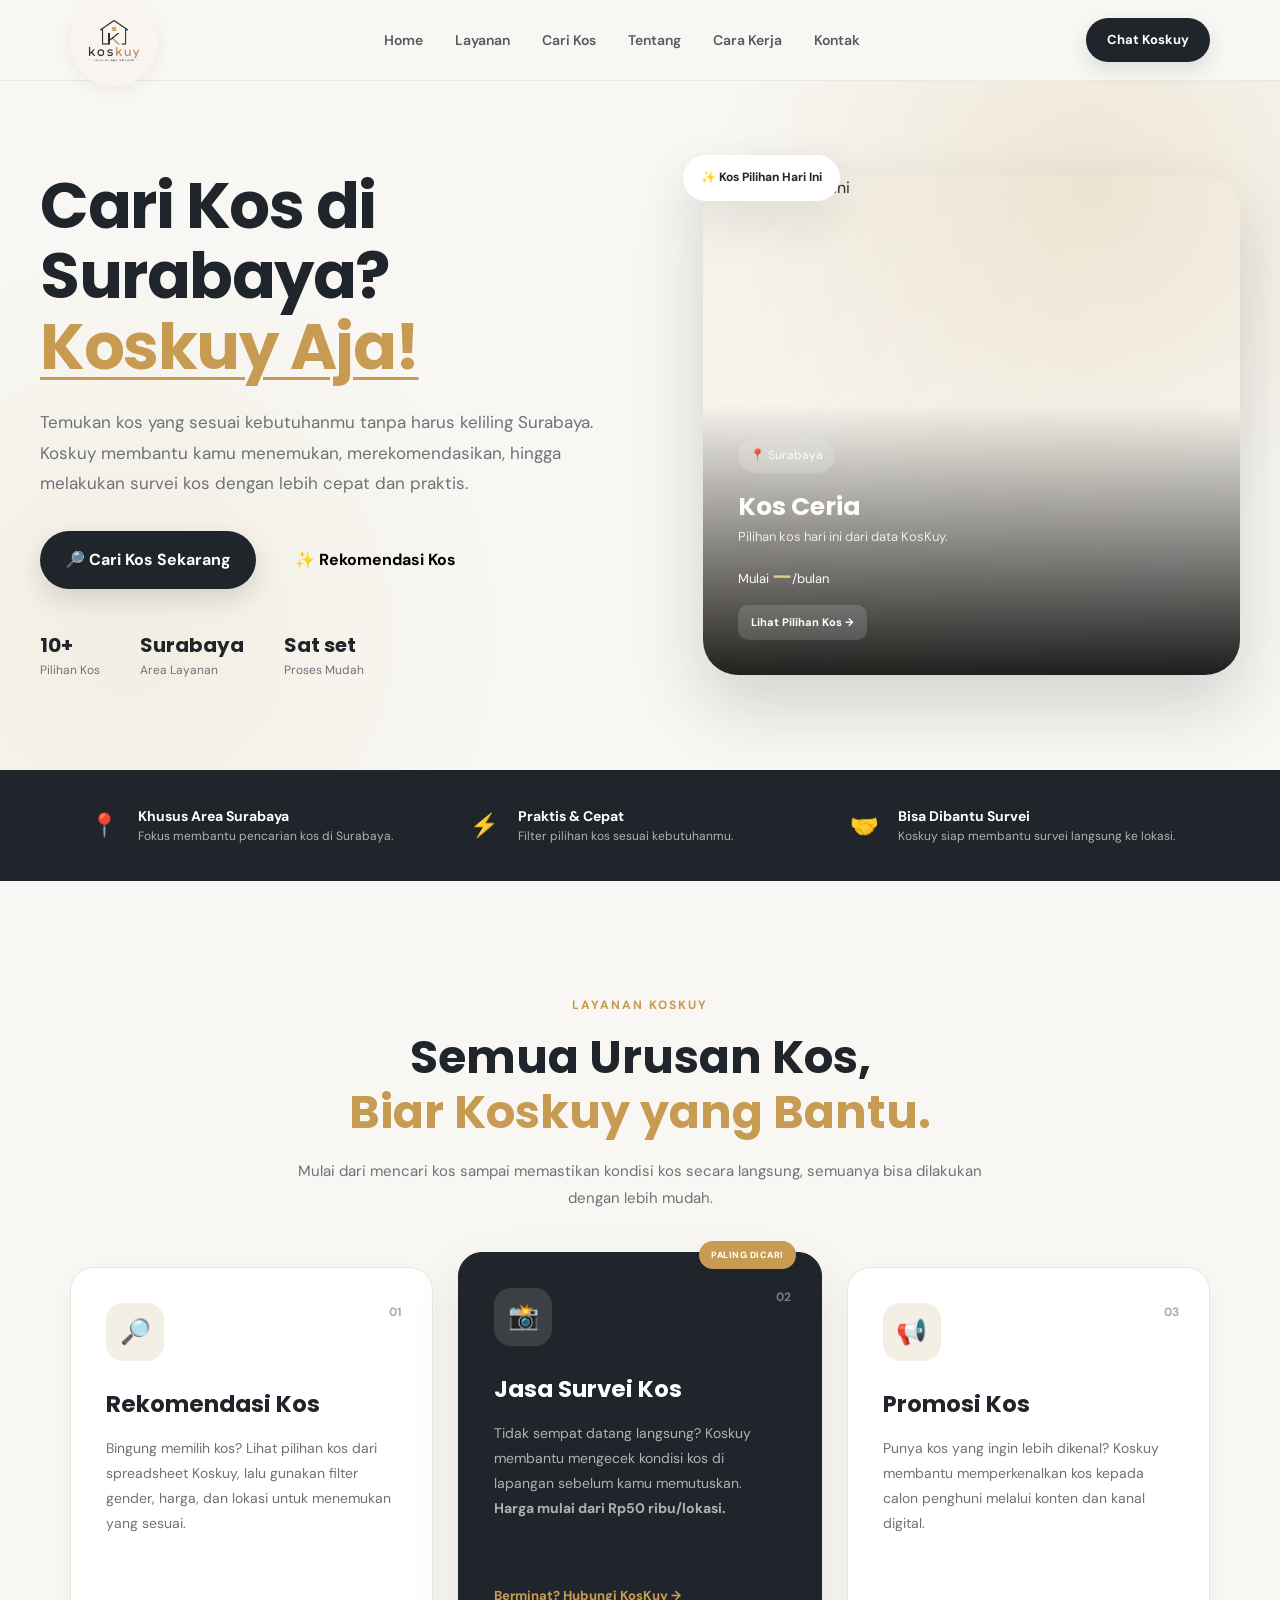
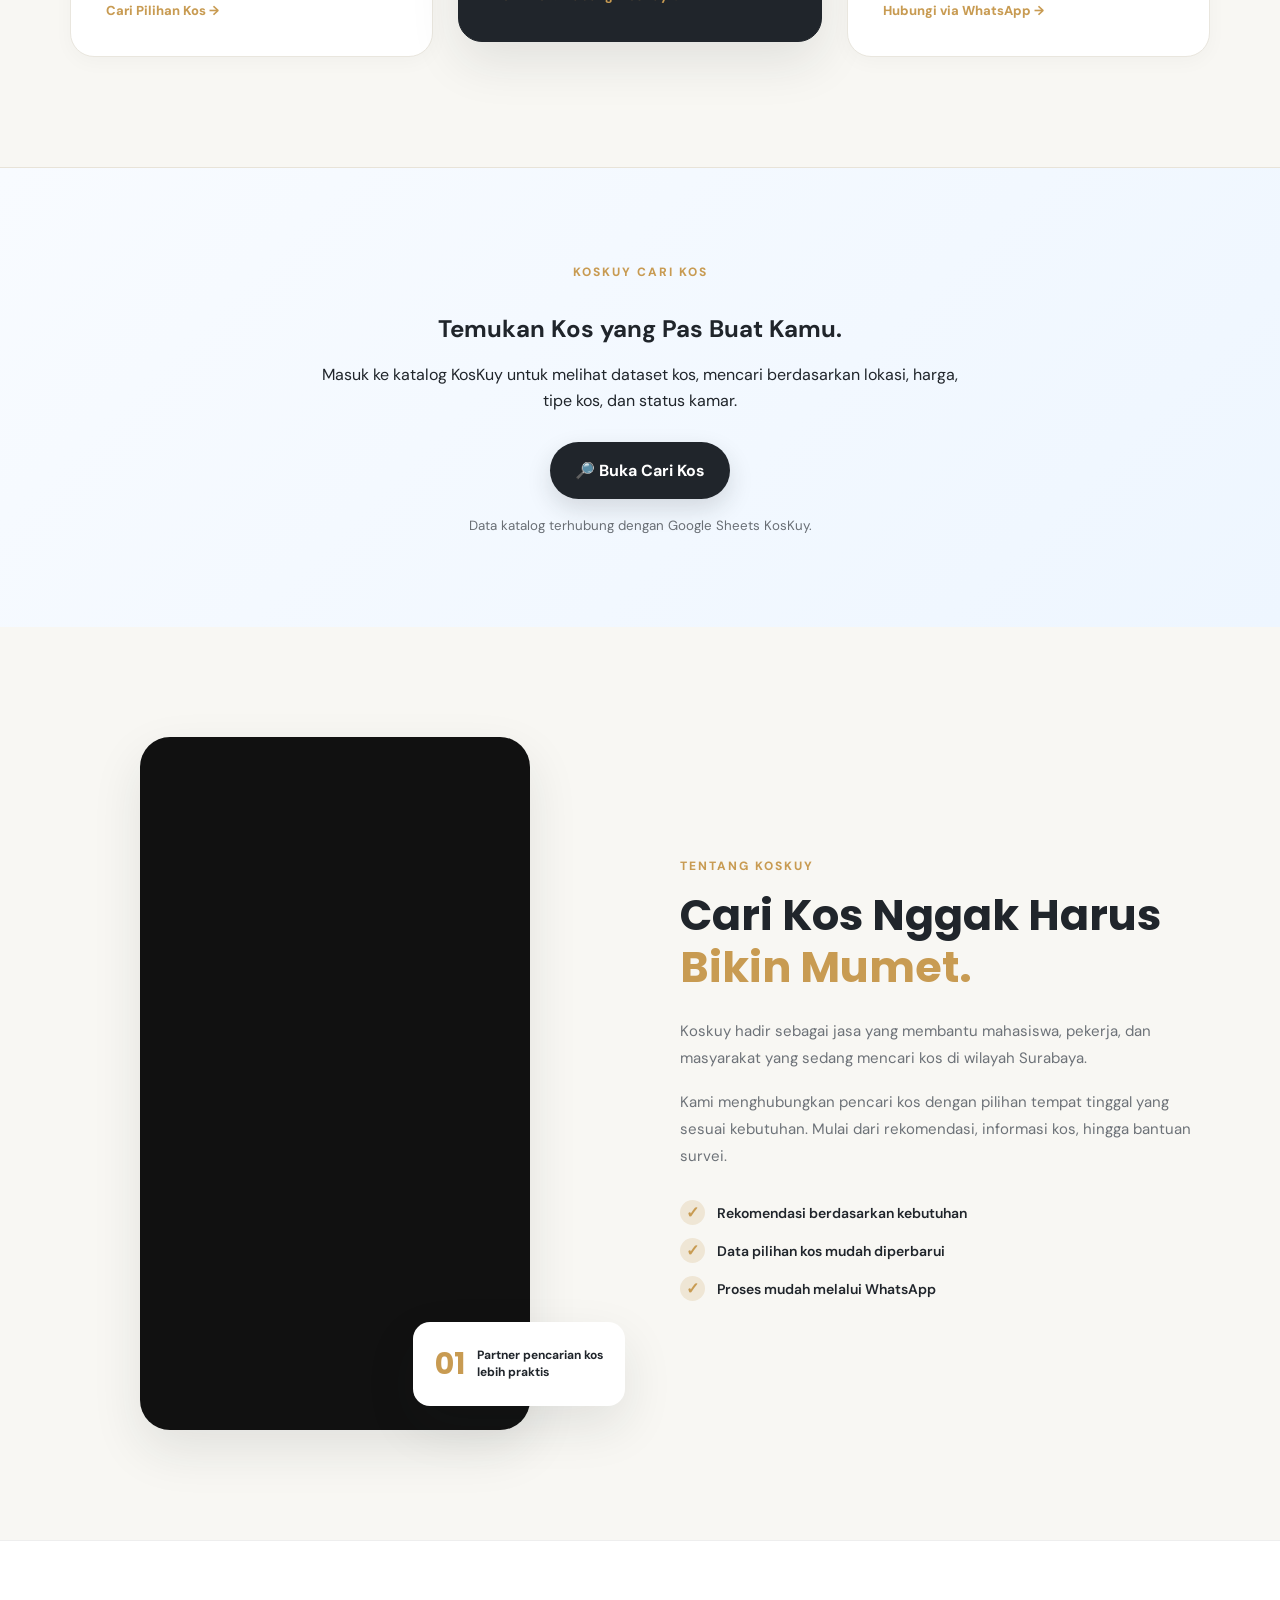
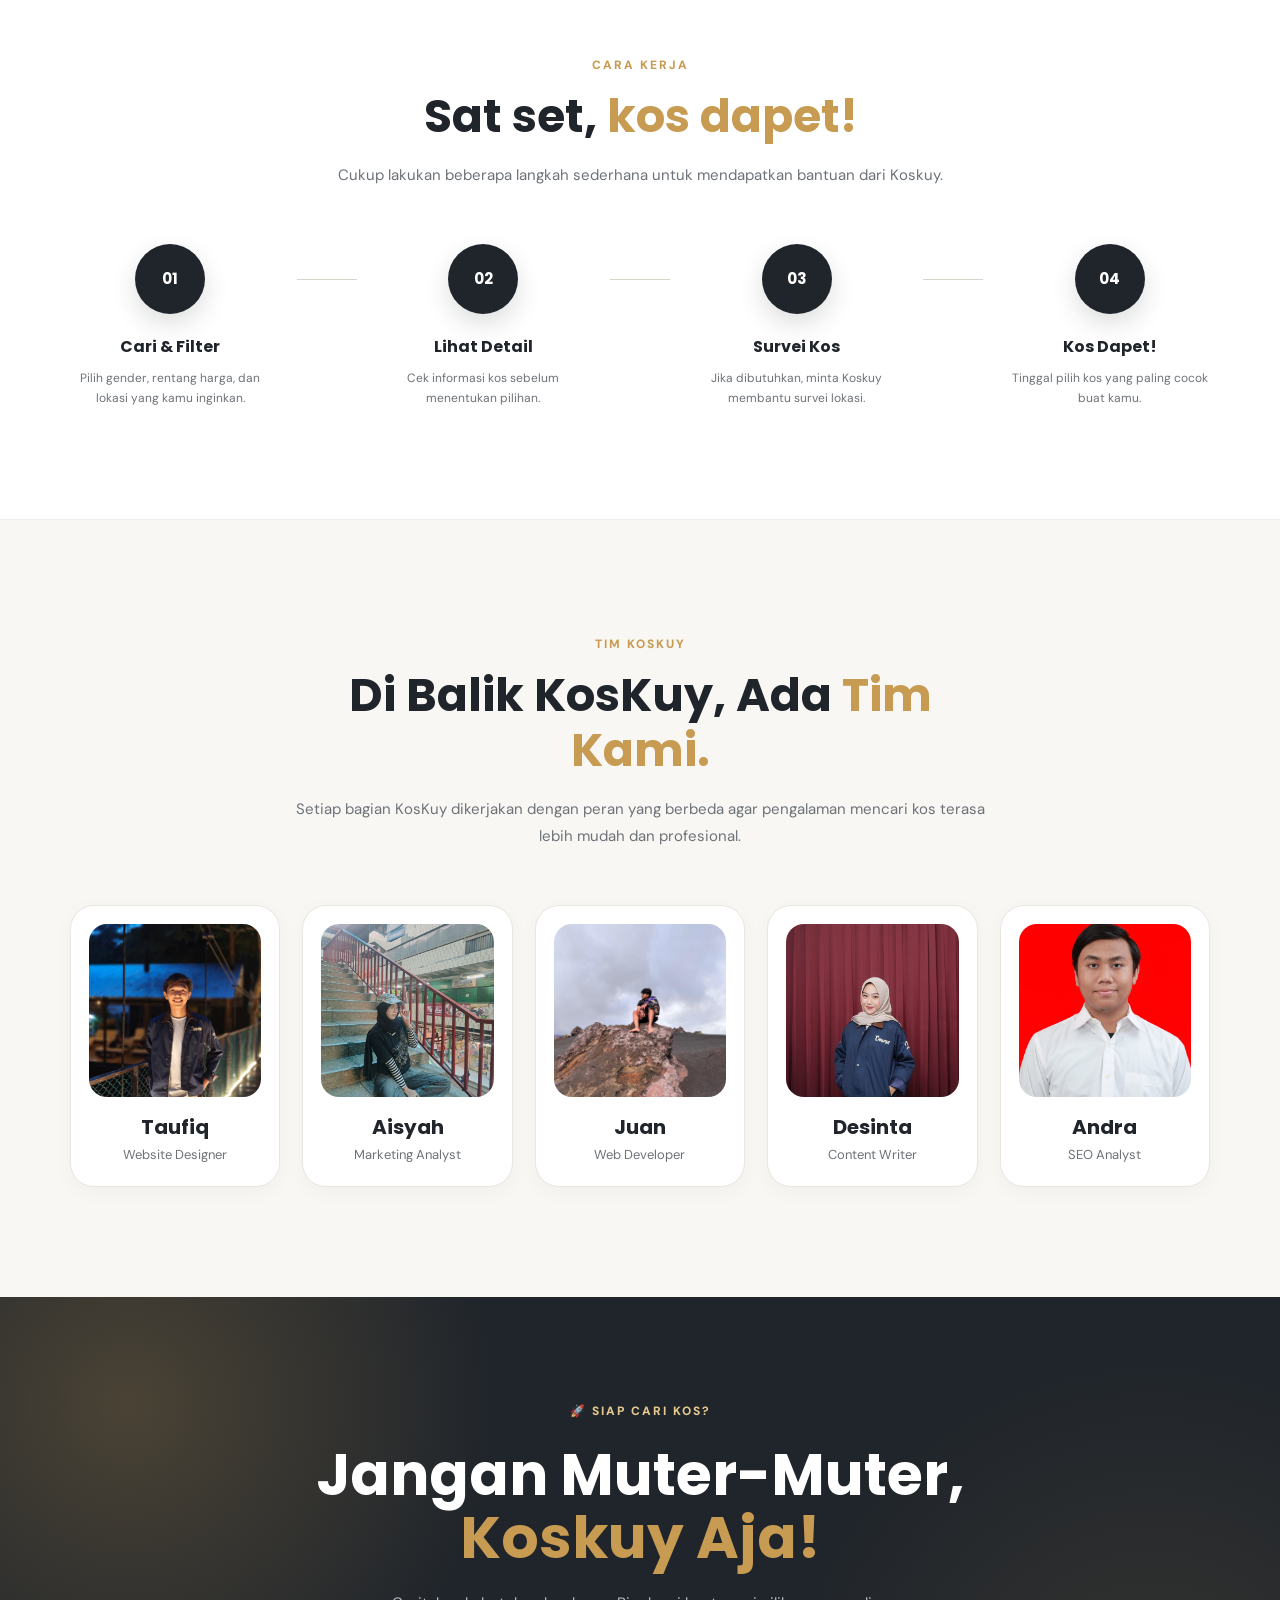
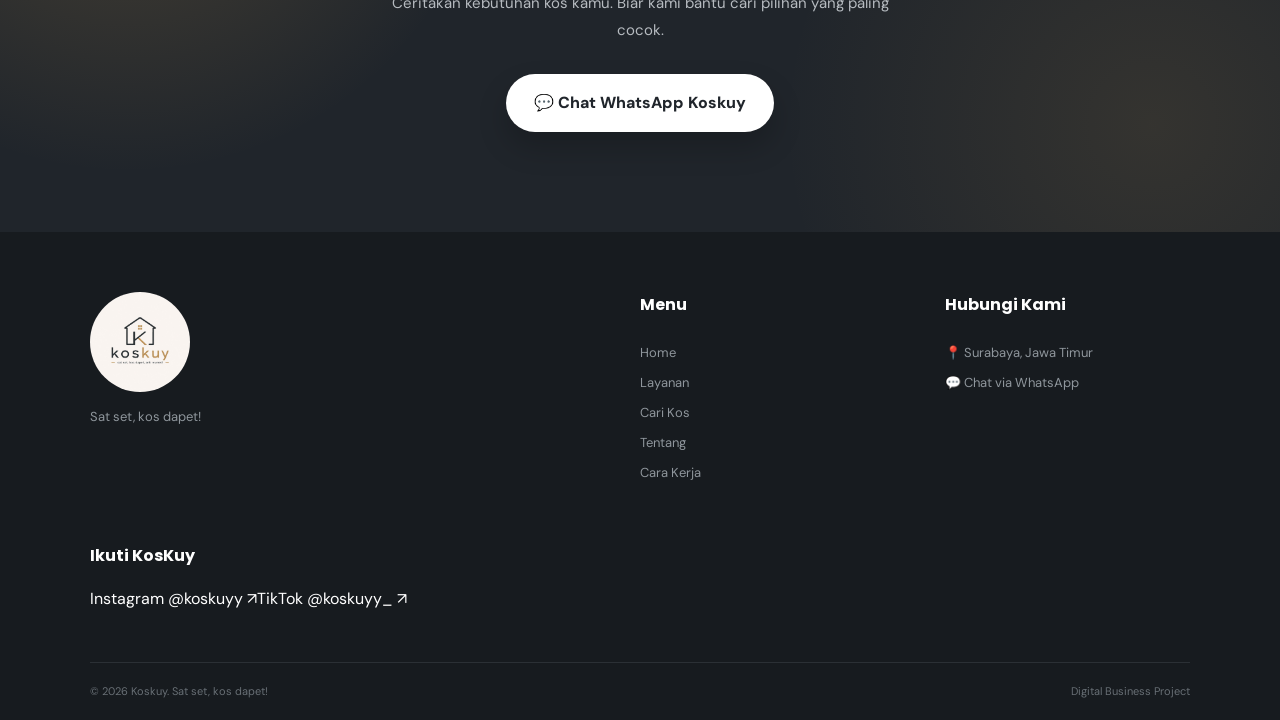
==== index.html @ 3844cfec "Add files via upload" ====
<!DOCTYPE html>
<html lang="id">
<head>
  <meta charset="UTF-8">
  <meta name="viewport" content="width=device-width, initial-scale=1.0">
  <title>Koskuy - Sat set, kos dapet!</title>
  <link rel="stylesheet" href="style.css">
  <link rel="preconnect" href="https://fonts.googleapis.com">
  <link rel="preconnect" href="https://fonts.gstatic.com" crossorigin>
  <link href="https://fonts.googleapis.com/css2?family=DM+Sans:wght@400;500;600;700&family=Poppins:wght@500;600;700;800&display=swap" rel="stylesheet">

<style>
.kos-directory-cta{padding:90px 20px;background:linear-gradient(135deg,#f8fbff,#eef6ff)}
.directory-cta-inner{text-align:center;max-width:850px;margin:auto}.directory-cta-inner h2{margin:14px 0}.directory-cta-inner p{max-width:650px;margin:0 auto 28px}.directory-button{display:inline-flex;text-decoration:none!important;align-items:center;justify-content:center}.directory-cta-inner small{display:block;margin-top:16px;opacity:.65}
</style>
</head>
<body>

<header class="navbar">
  <div class="nav-container">
    <a href="#home" class="logo"><img src="logo.jpeg" alt="Logo Koskuy"></a>
    <nav>
      <a href="#home">Home</a>
      <a href="#layanan">Layanan</a>
      <a href="cari-kos.html">Cari Kos</a>
      <a href="#tentang">Tentang</a>
      <a href="#cara">Cara Kerja</a>
      <a href="#kontak">Kontak</a>
    </nav>
    <a href="https://wa.me/6287711330622?text=Halo%20Koskuy,%20saya%20ingin%20bertanya%20tentang%20jasa%20Koskuy." class="nav-button" target="_blank" rel="noopener">Chat Koskuy</a>
  </div>
</header>

<section class="hero" id="home">
  <div class="hero-container">
    <div class="hero-content">
      <h1 style="letter-spacing:-1.5px;">Cari Kos di Surabaya?<span>Koskuy Aja!</span></h1>
      <p class="hero-description">Temukan kos yang sesuai kebutuhanmu tanpa harus keliling Surabaya. Koskuy membantu kamu menemukan, merekomendasikan, hingga melakukan survei kos dengan lebih cepat dan praktis.</p>
      <div class="hero-buttons">
        <button class="btn-primary" type="button" onclick="window.location.href='cari-kos.html'">🔎 Cari Kos Sekarang</button>
        <button class="btn-secondary" type="button" onclick="window.location.href='cari-kos.html'">✨ Rekomendasi Kos</button>
      </div>
      <div class="hero-info">
        <div><strong id="hero-count">10+</strong><span>Pilihan Kos</span></div>
        <div><strong>Surabaya</strong><span>Area Layanan</span></div>
        <div><strong>Sat set</strong><span>Proses Mudah</span></div>
      </div>
    </div>

    <div class="hero-card">
      <div class="floating-label">✨ Kos Pilihan Hari Ini</div>
      <div class="kos-preview" id="today-kos-preview">
        <img id="today-kos-image" src="https://images.unsplash.com/photo-1522708323590-d24dbb6b0267?auto=format&fit=crop&w=900&q=80" alt="Kos pilihan hari ini">
        <div class="kos-overlay">
          <span class="location" id="today-kos-location">📍 Surabaya</span>
          <h3 id="today-kos-title">Kos Ceria</h3>
          <p id="today-kos-description">Pilihan kos hari ini dari data KosKuy.</p>
          <div class="price">Mulai <b id="today-kos-price">—</b>/bulan</div>
          <a id="today-kos-link" class="today-kos-link" href="cari-kos.html">Lihat Pilihan Kos →</a>
        </div>
      </div>
    </div>
  </div>
</section>

<section class="trust">
  <div class="trust-container">
    <div><span>📍</span><strong>Khusus Area Surabaya</strong><p>Fokus membantu pencarian kos di Surabaya.</p></div>
    <div><span>⚡</span><strong>Praktis & Cepat</strong><p>Filter pilihan kos sesuai kebutuhanmu.</p></div>
    <div><span>🤝</span><strong>Bisa Dibantu Survei</strong><p>Koskuy siap membantu survei langsung ke lokasi.</p></div>
  </div>
</section>

<section class="services section" id="layanan">
  <div class="section-header">
    <span class="section-tag">LAYANAN KOSKUY</span>
    <h2>Semua Urusan Kos,<br><span>Biar Koskuy yang Bantu.</span></h2>
    <p>Mulai dari mencari kos sampai memastikan kondisi kos secara langsung, semuanya bisa dilakukan dengan lebih mudah.</p>
  </div>

  <div class="service-grid">
    <div class="service-card" role="button" tabindex="0" onclick="window.location.href='cari-kos.html'" onkeydown="if(event.key==='Enter')window.location.href='cari-kos.html'">
      <div class="service-icon">🔎</div><span class="service-number">01</span>
      <h3>Rekomendasi Kos</h3>
      <p>Bingung memilih kos? Lihat pilihan kos dari spreadsheet Koskuy, lalu gunakan filter gender, harga, dan lokasi untuk menemukan yang sesuai.</p>
      <button class="service-link" type="button">Cari Pilihan Kos →</button>
    </div>

    <div class="service-card featured" role="button" tabindex="0" onclick="openSurveyService()" onkeydown="if(event.key==='Enter')openSurveyService()">
      <div class="popular">PALING DICARI</div><div class="service-icon">📸</div><span class="service-number">02</span>
      <h3>Jasa Survei Kos</h3>
      <p>Tidak sempat datang langsung? Koskuy membantu mengecek kondisi kos di lapangan sebelum kamu memutuskan. <strong>Harga mulai dari Rp50 ribu/lokasi.</strong></p>
      <div class="service-actions"><button class="service-link service-benefit-link" type="button" onclick="openSurveyService();">Berminat? Hubungi KosKuy →</button></div>
    </div>

    <div class="service-card promo-service-card">
      <div class="service-icon">📢</div><span class="service-number">03</span>
      <h3>Promosi Kos</h3>
      <p>Punya kos yang ingin lebih dikenal? Koskuy membantu memperkenalkan kos kepada calon penghuni melalui konten dan kanal digital.</p>
      <div class="service-actions">
        <a class="service-link service-wa-link" href="https://wa.me/6287711330622?text=Halo%20Koskuy%2C%20mau%20info%20lebih%20lanjut%20terkait%20kerjasama%20promosi%20kos" target="_blank" rel="noopener">Hubungi via WhatsApp →</a>
      </div>
    </div>
  </div>
</section>

<section class="listing-section kos-directory-cta" id="cari-kos">
  <div class="listing-container directory-cta-inner">
    <span class="section-tag">KOSKUY CARI KOS</span>
    <h2>Temukan Kos yang <span>Pas Buat Kamu.</span></h2>
    <p>Masuk ke katalog KosKuy untuk melihat dataset kos, mencari berdasarkan lokasi, harga, tipe kos, dan status kamar.</p>
    <a class="btn-primary directory-button" href="cari-kos.html">🔎 Buka Cari Kos</a>
    <small>Data katalog terhubung dengan Google Sheets KosKuy.</small>
  </div>
</section>

<section class="about section" id="tentang">
  <div class="about-image about-video-image">
    <div class="about-instagram-video">
      <iframe src="https://www.instagram.com/reel/DdvCSCxvuoe/embed/" title="Video profil KosKuy di Instagram" loading="lazy" allowtransparency="true" allowfullscreen="true"></iframe>
    </div>
    <div class="experience-card"><strong>01</strong><span>Partner pencarian kos<br>lebih praktis</span></div>
  </div>
  <div class="about-content">
    <span class="section-tag">TENTANG KOSKUY</span>
    <h2>Cari Kos Nggak Harus <span>Bikin Mumet.</span></h2>
    <p>Koskuy hadir sebagai jasa yang membantu mahasiswa, pekerja, dan masyarakat yang sedang mencari kos di wilayah Surabaya.</p>
    <p>Kami menghubungkan pencari kos dengan pilihan tempat tinggal yang sesuai kebutuhan. Mulai dari rekomendasi, informasi kos, hingga bantuan survei.</p>
    <div class="check-list">
      <div><span>✓</span><p>Rekomendasi berdasarkan kebutuhan</p></div>
      <div><span>✓</span><p>Data pilihan kos mudah diperbarui</p></div>
      <div><span>✓</span><p>Proses mudah melalui WhatsApp</p></div>
    </div>
  </div>
</section>

<section class="how section" id="cara">
  <div class="section-header"><span class="section-tag">CARA KERJA</span><h2>Sat set, <span>kos dapet!</span></h2><p>Cukup lakukan beberapa langkah sederhana untuk mendapatkan bantuan dari Koskuy.</p></div>
  <div class="steps">
    <div class="step"><div class="step-number">01</div><h3>Cari & Filter</h3><p>Pilih gender, rentang harga, dan lokasi yang kamu inginkan.</p></div><div class="step-line"></div>
    <div class="step"><div class="step-number">02</div><h3>Lihat Detail</h3><p>Cek informasi kos sebelum menentukan pilihan.</p></div><div class="step-line"></div>
    <div class="step"><div class="step-number">03</div><h3>Survei Kos</h3><p>Jika dibutuhkan, minta Koskuy membantu survei lokasi.</p></div><div class="step-line"></div>
    <div class="step"><div class="step-number">04</div><h3>Kos Dapet!</h3><p>Tinggal pilih kos yang paling cocok buat kamu.</p></div>
  </div>
</section>

<section class="team section" id="tim-koskuy">
  <div class="section-header">
    <span class="section-tag">TIM KOSKUY</span>
    <h2>Di Balik KosKuy, Ada <span>Tim Kami.</span></h2>
    <p>Setiap bagian KosKuy dikerjakan dengan peran yang berbeda agar pengalaman mencari kos terasa lebih mudah dan profesional.</p>
  </div>
  <div class="team-grid">
    <div class="team-card"><div class="team-photo"><img src="taufiq.jpeg" alt="Taufiq - Website Designer"></div><h3>Taufiq</h3><p>Website Designer</p></div>
    <div class="team-card"><div class="team-photo"><img src="aisyah.jpeg" alt="Aisyah - Marketing Analyst"></div><h3>Aisyah</h3><p>Marketing Analyst</p></div>
    <div class="team-card"><div class="team-photo"><img src="juan.jpeg" alt="Juan - Web Developer"></div><h3>Juan</h3><p>Web Developer</p></div>
    <div class="team-card"><div class="team-photo"><img src="desinta.jpeg" alt="Desinta - Content Writer"></div><h3>Desinta</h3><p>Content Writer</p></div>
    <div class="team-card"><div class="team-photo team-logo-slot"><img src="andra.jpeg" alt="Andra - SEO Analyst" onerror="this.onerror=null;this.src='logo.jpeg';this.classList.add('fallback-logo')"></div><h3>Andra</h3><p>SEO Analyst</p></div>
  </div>
</section>

<section class="cta" id="kontak">
  <div class="cta-content"><span>🚀 SIAP CARI KOS?</span><h2>Jangan Muter-Muter,<br><strong>Koskuy Aja!</strong></h2><p>Ceritakan kebutuhan kos kamu. Biar kami bantu cari pilihan yang paling cocok.</p><a href="https://wa.me/6287711330622?text=Halo%20Koskuy,%20saya%20ingin%20dibantu%20mencari%20kos%20di%20Surabaya." class="cta-button" target="_blank" rel="noopener">💬 Chat WhatsApp Koskuy</a></div>
</section>

<footer>
  <div class="footer-container">
    <div class="footer-brand"><img src="logo.jpeg" alt="Logo Koskuy"><p>Sat set, kos dapet!</p></div>
    <div class="footer-menu"><h4>Menu</h4><a href="#home">Home</a><a href="#layanan">Layanan</a><a href="cari-kos.html">Cari Kos</a><a href="#tentang">Tentang</a><a href="#cara">Cara Kerja</a></div>
    <div class="footer-contact"><h4>Hubungi Kami</h4><p>📍 Surabaya, Jawa Timur</p><a href="https://wa.me/6287711330622" target="_blank" rel="noopener">💬 Chat via WhatsApp</a></div>
    <div class="footer-social"><h4>Ikuti KosKuy</h4><a href="https://www.instagram.com/koskuyy?stkn=b284a3pvMmtmNG53&utm_source=qr" target="_blank" rel="noopener">Instagram @koskuyy ↗</a><a href="https://www.tiktok.com/@koskuyy_?_r=1&_t=ZS-99ovmFgl1Lo" target="_blank" rel="noopener">TikTok @koskuyy_ ↗</a></div>
  </div>
  <div class="footer-bottom"><p>© 2026 Koskuy. Sat set, kos dapet!</p><p>Digital Business Project</p></div>
</footer>


<!-- ================= MODALS ================= -->
<div class="modal" id="kos-modal" aria-hidden="true" onclick="closeModalOnBackdrop(event,'kos-modal')">
  <div class="modal-box modal-large" role="dialog" aria-modal="true" aria-labelledby="kos-modal-title">
    <button class="modal-close" type="button" onclick="closeModal('kos-modal')">×</button>
    <div id="kos-modal-content"></div>
  </div>
</div>

<div class="modal" id="service-modal" aria-hidden="true" onclick="closeModalOnBackdrop(event,'service-modal')">
  <div class="modal-box" role="dialog" aria-modal="true" aria-labelledby="service-modal-title">
    <button class="modal-close" type="button" onclick="closeModal('service-modal')">×</button>
    <div id="service-modal-content"></div>
  </div>
</div>

<script>
  // Jumlah pilihan kos mengikuti data Google Sheets. 14 -> 10+, 34 -> 30+.
  (function(){
    const el=document.getElementById('hero-count');
    if(!el) return;
    const SHEET_ID='1I8Q-Z314wsf3ZB_wb2G5q01iwo5XR5pfSiagLML88xs';
    const bucket=n=> n>=10 ? (Math.floor(n/10)*10)+'+' : String(n);
    try{const saved=localStorage.getItem('koskuyKosCount'); if(saved && Number(saved)>0) el.textContent=bucket(Number(saved));}catch(e){}
    const cb='koskuyHomeCB_'+Date.now(), sc=document.createElement('script');
    const timer=setTimeout(()=>{try{delete window[cb]}catch(e){} sc.remove()},12000);
    window[cb]=data=>{clearTimeout(timer);try{const rows=data?.table?.rows||[];let count=0;rows.forEach(r=>{const v=r?.c?.[0]?.v??r?.c?.[0]?.f??'';if(String(v).trim())count++});if(count){el.textContent=bucket(count);try{localStorage.setItem('koskuyKosCount',String(count))}catch(e){}}}finally{try{delete window[cb]}catch(e){} sc.remove()}};
    sc.onerror=()=>{clearTimeout(timer);try{delete window[cb]}catch(e){} sc.remove()};
    sc.src=`https://docs.google.com/spreadsheets/d/${SHEET_ID}/gviz/tq?tqx=responseHandler:${cb}`; document.head.appendChild(sc);
  })();

  // Kos Pilihan Hari Ini: saat ini Kos Ceria menjadi contoh/fallback. Data harga, lokasi, tipe, status, dan foto diambil dari Google Sheets.
  (function(){
    const SHEET_ID='1I8Q-Z314wsf3ZB_wb2G5q01iwo5XR5pfSiagLML88xs';
    const norm=v=>String(v??'').toLowerCase().trim().replace(/[\u00a0]/g,' ').replace(/[_-]+/g,' ').replace(/\s+/g,' ');
    const header=(headers,target)=>{const t=norm(target);let i=headers.findIndex(h=>norm(h)===t);if(i<0)i=headers.findIndex(h=>norm(h).includes(t)||t.includes(norm(h)));return i>=0?headers[i]:''};
    const val=(row,headers,target)=>{const h=header(headers,target);return h?String(row[h]??'').trim():''};
    const price=v=>{let s=String(v??'').toLowerCase().replace(/rp/g,'').trim(),j=/jt|juta/.test(s),r=/rb|ribu/.test(s),n=s.replace(/[^0-9.,]/g,'');if(!n)return 0;if(j){let x=parseFloat(n.replace(/\./g,'').replace(',','.'));return x<100?x*1e6:x}if(r){let x=parseFloat(n.replace(/\./g,'').replace(',','.'));return x<10000?x*1e3:x}let d=n.replace(/\D/g,'');let x=Number(d);return x>0&&x<100?x*1e6:x};
    const rp=v=>{const p=price(v);return p?'Rp'+new Intl.NumberFormat('id-ID').format(p):'—'};
    const cleanImage=v=>{let x=String(v??'').trim();const m=x.match(/(?:=)?IMAGE\(\s*["']([^"']+)["']/i);if(m)x=m[1];const id=x.match(/drive\.google\.com\/(?:file\/d\/|open\?id=|uc\?(?:[^#]*&)?id=|thumbnail\?id=)([a-zA-Z0-9_-]+)/i);return id?`https://drive.google.com/thumbnail?id=${id[1]}&sz=w1200`:x};
    function run(data){
      const table=data?.table;if(!table)return;
      const headers=(table.cols||[]).map((c,i)=>c.label||'Kolom '+(i+1));
      const rows=(table.rows||[]).map(r=>{const o={};headers.forEach((h,i)=>o[h]=r?.c?.[i]?.f??r?.c?.[i]?.v??'');return o;});
      const nh=header(headers,'Nama Kos'); if(!nh)return;
      const target=rows.find(r=>norm(r[nh]).includes('kos ceria'))||rows.find(r=>norm(r[nh]).includes('ceria')); if(!target)return;
      const title=document.getElementById('today-kos-title'),loc=document.getElementById('today-kos-location'),pr=document.getElementById('today-kos-price'),img=document.getElementById('today-kos-image'),desc=document.getElementById('today-kos-description');
      const name=String(target[nh]||'Kos Ceria').trim();
      const l=val(target,headers,'Lokasi Kos'),p=val(target,headers,'Harga'),type=val(target,headers,'Tipe Kos'),time=val(target,headers,'Waktu Tempuh'),room=val(target,headers,'Status Kamar');
      if(title)title.textContent=name;if(loc)loc.textContent='📍 '+(l||'Surabaya');if(pr)pr.textContent=rp(p);if(desc)desc.textContent=[type,time?time+' menit':'',room].filter(Boolean).join(' · ')||'Lihat detail dan informasi lengkap di katalog KosKuy.';
      if(img){let photo='';for(let i=1;i<=25;i++){const h=header(headers,'Foto '+i);if(h){photo=cleanImage(target[h]);if(photo)break}}if(photo)img.src=photo;img.alt=name;}
    }
    try{const cb='koskuyTodayCB_'+Date.now(),sc=document.createElement('script');window[cb]=run;sc.src=`https://docs.google.com/spreadsheets/d/${SHEET_ID}/gviz/tq?tqx=responseHandler:${cb}`;sc.onerror=()=>{};document.head.appendChild(sc);setTimeout(()=>{try{delete window[cb]}catch(e){}sc.remove()},12000)}catch(e){}
  })();

  function openSurveyService() {
    document.getElementById('service-modal-content').innerHTML = `
      <span class="detail-eyebrow">JASA KOSKUY</span>
      <h2 id="service-modal-title">🏠🔍 Jasa Survei Kos Surabaya</h2>
      <p class="modal-lead">Mau deal kos tapi belum sempat cek lokasi? Atau takut zonk pas datang? 😵‍💫 Tenang, biar tim KosKuy yang surveiin buat kamu! 🎥✨</p>
      <div class="survey-price"><span>Mulai dari</span><strong>Rp50 ribu</strong><small>/lokasi</small><p>Harga menyesuaikan jarak dan lokasi survei.</p></div>
      <div class="benefit-list">
        <div>✓ <span>Video kondisi kos real & terbaru</span></div>
        <div>✓ <span>Cek lingkungan sekitar kos</span></div>
        <div>✓ <span>Cek akses jalan, parkiran, dan fasilitas — bisa request apa saja yang perlu dicek</span></div>
        <div>✓ <span>Bisa VC langsung saat tim berada di lokasi (opsional) 📱</span></div>
        <div>✓ <span>Bisa tanya opini Tim Survei tentang kondisi kos di lapangan (opsional)</span></div>
        <div>✓ <span>Bisa kirim daftar pertanyaan untuk ditanyakan langsung ke pemilik/pengelola kos 📝</span></div>
        <div>✓ <span>Hemat waktu, tenaga, dan ongkos survei</span></div>
      </div>
      <div class="note-box"><strong>📌 Note:</strong><p>Biaya survei yang telah dibayarkan bersifat non-refundable karena merupakan biaya jasa kunjungan dan pengecekan lokasi. Apabila setelah survei kos dinilai kurang sesuai, biaya survei tidak dapat dikembalikan.</p></div>
      <p class="modal-copy">Cukup kirim alamat kos yang mau disurvei, kami yang datang langsung ke lokasi! 🚀<br><br>📍 Cocok untuk mahasiswa, pekerja, atau perantau yang belum sempat survei langsung.</p>
      <a class="wa-detail-button full" href="${waLink('Halo Koskuy, surveikan kos dong!')}" target="_blank" rel="noopener">💬 Berminat? Hubungi KosKuy</a>`;
    openModal('service-modal');
  }

  function openModal(id) {
    const modal = document.getElementById(id);
    modal.classList.add('show');
    modal.setAttribute('aria-hidden','false');
    document.body.classList.add('modal-open');
  }

  function closeModal(id) {
    const modal = document.getElementById(id);
    modal.classList.remove('show');
    modal.setAttribute('aria-hidden','true');
    if (!document.querySelector('.modal.show')) document.body.classList.remove('modal-open');
  }

  function closeModalOnBackdrop(event,id) {
    if (event.target === event.currentTarget) closeModal(id);
  }

  document.addEventListener('keydown', event => {
    if (event.key === 'Escape') {
      closeModal('kos-modal');
      closeModal('service-modal');
    }
  });

  loadKosData();
</script>
</body>
</html>
---- style.css ----
/* =========================================================
   KOSKUY - STYLE.CSS
   Sat Set, Kos Dapet, Anti Mumet !!!
   ========================================================= */


/* =========================================================
   1. RESET & GLOBAL
   ========================================================= */

* {
    margin: 0;
    padding: 0;
    box-sizing: border-box;
}

html {
    scroll-behavior: smooth;
}

body {
    font-family: "DM Sans", Arial, sans-serif;
    background-color: #f8f7f3;
    color: #20252b;
    line-height: 1.6;
}

a {
    text-decoration: none;
    color: inherit;
}

img {
    max-width: 100%;
    display: block;
}

:root {
    --dark: #20252b;
    --dark-soft: #292f35;

    --gold: #c89b52;
    --gold-light: #e6c98e;

    --cream: #f8f7f3;
    --white: #ffffff;

    --gray: #6d7278;
    --gray-light: #e9e6de;

    --shadow:
        0 20px 50px rgba(32, 37, 43, 0.10);

    --shadow-hover:
        0 25px 60px rgba(32, 37, 43, 0.16);

    --radius: 24px;
}


/* =========================================================
   2. NAVBAR
   ========================================================= */

.navbar {
    width: 100%;
    position: sticky;
    top: 0;
    z-index: 1000;

    background: rgba(248, 247, 243, 0.94);
    backdrop-filter: blur(15px);

    border-bottom: 1px solid rgba(32, 37, 43, 0.07);
}

.nav-container {
    max-width: 1200px;
    height: 80px;

    margin: auto;
    padding: 0 30px;

    display: flex;
    align-items: center;
    justify-content: space-between;
}

.logo img {
    width: 115px;
    height: auto;

    transition: 0.3s;
}

.logo img:hover {
    transform: scale(1.04);
}


/* MENU */

nav {
    display: flex;
    align-items: center;
    gap: 32px;
}

nav a {
    position: relative;

    font-size: 14px;
    font-weight: 600;

    color: #555b61;

    transition: 0.3s;
}

nav a::after {
    content: "";

    position: absolute;
    left: 0;
    bottom: -7px;

    width: 0;
    height: 2px;

    background: var(--gold);

    transition: 0.3s;
}

nav a:hover {
    color: var(--gold);
}

nav a:hover::after {
    width: 100%;
}


/* NAV BUTTON */

.nav-button {
    background: var(--dark);
    color: white;

    padding: 12px 21px;

    border-radius: 50px;

    font-size: 13px;
    font-weight: 700;

    transition: 0.3s;

    box-shadow: 0 8px 20px rgba(32, 37, 43, 0.12);
}

.nav-button:hover {
    background: var(--gold);

    transform: translateY(-3px);

    box-shadow:
        0 10px 25px rgba(200, 155, 82, 0.30);
}


/* =========================================================
   3. HERO SECTION
   ========================================================= */

.hero {
    min-height: 680px;

    display: flex;
    align-items: center;

    padding: 90px 30px;

    background:
        radial-gradient(
            circle at 85% 15%,
            rgba(200, 155, 82, 0.18),
            transparent 30%
        ),
        radial-gradient(
            circle at 10% 80%,
            rgba(200, 155, 82, 0.10),
            transparent 30%
        );
}

.hero-container {
    width: 100%;
    max-width: 1200px;

    margin: auto;

    display: grid;
    grid-template-columns: 1.05fr 0.95fr;

    gap: 70px;

    align-items: center;
}


/* HERO TEXT */

.hero-content h1 {
    font-family: "Poppins", Arial, sans-serif;

    font-size: clamp(42px, 5vw, 68px);

    line-height: 1.1;

    letter-spacing: -2px;

    margin-bottom: 25px;
}

.hero-content h1 span {
    display: block;

    color: var(--gold);

    text-decoration: underline;
    text-decoration-thickness: 3px;
    text-underline-offset: 8px;
}


/*
   Paragraph hero
   Ini juga mendukung requirement CSS pada tugas.
*/

.hero-description {
    max-width: 600px;

    color: var(--gray);

    font-size: 17px;

    line-height: 1.8;

    margin-bottom: 32px;
}


/* HERO BUTTON */

.hero-buttons {
    display: flex;
    align-items: center;

    gap: 14px;

    flex-wrap: wrap;

    margin-bottom: 40px;
}

.btn-primary {
    display: inline-block;

    background: var(--dark);
    color: white;

    padding: 16px 25px;

    border-radius: 50px;

    font-weight: 700;

    transition: 0.3s;

    box-shadow:
        0 10px 25px rgba(32, 37, 43, 0.15);
}

.btn-primary:hover {
    background: var(--gold);

    transform: translateY(-4px);

    box-shadow:
        0 15px 30px rgba(200, 155, 82, 0.28);
}

.btn-secondary {
    display: inline-block;

    padding: 15px 25px;

    border: 1.5px solid #d5d1c7;

    border-radius: 50px;

    font-weight: 700;

    transition: 0.3s;
}

.btn-secondary:hover {
    border-color: var(--gold);

    color: var(--gold);

    transform: translateY(-4px);

    background: white;
}


/* HERO STATISTIC */

.hero-info {
    display: flex;
    gap: 40px;
}

.hero-info div {
    display: flex;
    flex-direction: column;
}

.hero-info strong {
    font-family: "Poppins", sans-serif;

    font-size: 20px;

    color: var(--dark);
}

.hero-info span {
    color: var(--gray);

    font-size: 12px;
}


/* =========================================================
   4. HERO KOS CARD
   ========================================================= */

.hero-card {
    position: relative;
}

.floating-label {
    position: absolute;

    top: -20px;
    left: -20px;

    z-index: 5;

    background: white;

    padding: 13px 18px;

    border-radius: 50px;

    font-size: 12px;

    font-weight: 700;

    box-shadow: var(--shadow);

    animation: floating 3s ease-in-out infinite;
}

@keyframes floating {

    0% {
        transform: translateY(0);
    }

    50% {
        transform: translateY(-7px);
    }

    100% {
        transform: translateY(0);
    }
}

.kos-preview {
    position: relative;

    height: 500px;

    overflow: hidden;

    border-radius: 35px;

    box-shadow:
        0 30px 70px rgba(32, 37, 43, 0.18);
}

.kos-preview::after {
    content: "";

    position: absolute;

    inset: 0;

    background: linear-gradient(
        135deg,
        rgba(200, 155, 82, 0.05),
        transparent
    );

    pointer-events: none;
}

.kos-preview img {
    width: 100%;
    height: 100%;

    object-fit: cover;

    transition: 0.6s;
}

.kos-preview:hover img {
    transform: scale(1.07);
}


/* KOS OVERLAY */

.kos-overlay {
    position: absolute;

    left: 0;
    right: 0;
    bottom: 0;

    padding: 35px;

    color: white;

    background:
        linear-gradient(
            transparent,
            rgba(0, 0, 0, 0.88)
        );
}

.location {
    display: inline-block;

    font-size: 12px;

    padding: 7px 12px;

    border-radius: 30px;

    background: rgba(255, 255, 255, 0.18);

    backdrop-filter: blur(8px);
}

.kos-overlay h3 {
    font-family: "Poppins", sans-serif;

    font-size: 25px;

    margin-top: 15px;
}

.kos-overlay p {
    font-size: 13px;

    line-height: 1.6;

    opacity: 0.85;

    margin-bottom: 10px;
}

.price {
    font-size: 13px;
}

.price b {
    color: var(--gold-light);

    font-size: 22px;
}


/* =========================================================
   5. TRUST SECTION
   ========================================================= */

.trust {
    padding: 35px 30px;

    background: var(--dark);

    color: white;
}

.trust-container {
    max-width: 1100px;

    margin: auto;

    display: grid;

    grid-template-columns: repeat(3, 1fr);

    gap: 40px;
}

.trust-container div {
    display: grid;

    grid-template-columns: 38px 1fr;

    column-gap: 10px;

    align-items: center;
}

.trust-container span {
    grid-row: span 2;

    font-size: 23px;
}

.trust-container strong {
    font-size: 14px;
}

.trust-container p {
    font-size: 12px;

    color: #aeb2b6;
}


/* =========================================================
   6. GENERAL SECTION
   ========================================================= */

.section {
    max-width: 1200px;

    margin: auto;

    padding: 110px 30px;
}

.section-header {
    max-width: 700px;

    margin: 0 auto 55px;

    text-align: center;
}

.section-tag {
    display: inline-block;

    color: var(--gold);

    font-size: 12px;

    font-weight: 800;

    letter-spacing: 2px;

    margin-bottom: 14px;
}

.section-header h2 {
    font-family: "Poppins", sans-serif;

    font-size: clamp(32px, 4vw, 46px);

    line-height: 1.2;

    margin-bottom: 18px;
}

.section-header h2 span {
    color: var(--gold);
}

.section-header p {
    color: var(--gray);

    font-size: 15px;

    line-height: 1.8;
}


/* =========================================================
   7. SERVICES / CARD
   ========================================================= */

.service-grid {
    display: grid;

    grid-template-columns: repeat(3, 1fr);

    gap: 25px;
}

.service-card {
    position: relative;

    min-height: 390px;

    padding: 35px;

    background: white;

    border: 1px solid #e9e6de;

    border-radius: var(--radius);

    display: flex;

    flex-direction: column;

    transition: 0.35s;

    box-shadow:
        0 5px 20px rgba(32, 37, 43, 0.03);
}


/* HOVER EFFECT */

.service-card:hover {
    transform: translateY(-10px);

    border-color: rgba(200, 155, 82, 0.4);

    box-shadow: var(--shadow-hover);
}


/* CARD ICON */

.service-icon {
    width: 58px;
    height: 58px;

    display: flex;

    align-items: center;
    justify-content: center;

    background: #f4efe5;

    border-radius: 17px;

    font-size: 25px;

    margin-bottom: 25px;

    transition: 0.3s;
}

.service-card:hover .service-icon {
    transform: scale(1.08) rotate(-3deg);

    background: #eee2ca;
}


/* CARD NUMBER */

.service-number {
    position: absolute;

    right: 30px;
    top: 35px;

    color: #aaa;

    font-size: 12px;

    font-weight: 700;
}


/* CARD TITLE */

.service-card h3 {
    font-family: "Poppins", sans-serif;

    font-size: 23px;

    margin-bottom: 13px;
}


/* CARD DESCRIPTION */

.service-card p {
    color: var(--gray);

    font-size: 14px;

    line-height: 1.8;

    margin-bottom: 25px;
}


/* CARD LINK */

.service-card a {
    margin-top: auto;

    color: var(--gold);

    font-size: 13px;

    font-weight: 800;

    transition: 0.3s;
}

.service-card a:hover {
    letter-spacing: 0.8px;
}


/* FEATURED CARD */

.service-card.featured {
    color: white;

    background: var(--dark);

    border-color: var(--dark);

    transform: translateY(-15px);

    box-shadow: var(--shadow);
}

.service-card.featured:hover {
    transform: translateY(-23px);

    box-shadow: var(--shadow-hover);
}

.featured .service-icon {
    background: rgba(255, 255, 255, 0.12);
}

.featured .service-number {
    color: #777d82;
}

.featured p {
    color: #aeb2b6;
}


/* POPULAR LABEL */

.popular {
    position: absolute;

    top: -12px;
    right: 25px;

    padding: 7px 12px;

    background: var(--gold);

    color: white;

    border-radius: 20px;

    font-size: 9px;

    font-weight: 800;

    letter-spacing: 0.5px;
}


/* =========================================================
   8. ABOUT
   ========================================================= */

.about {
    display: grid;

    grid-template-columns: 1fr 1fr;

    gap: 80px;

    align-items: center;
}

.about-image {
    position: relative;
}

.about-image > img {
    width: 100%;
    height: 500px;

    object-fit: cover;

    border-radius: 30px;

    box-shadow: var(--shadow);

    transition: 0.5s;
}

.about-image:hover > img {
    transform: translateY(-5px);

    box-shadow: var(--shadow-hover);
}


/* FLOATING EXPERIENCE CARD */

.experience-card {
    position: absolute;

    right: -25px;
    bottom: 25px;

    display: flex;

    align-items: center;

    gap: 12px;

    padding: 18px 22px;

    background: white;

    border-radius: 17px;

    box-shadow: var(--shadow);
}

.experience-card strong {
    font-family: "Poppins", sans-serif;

    color: var(--gold);

    font-size: 30px;
}

.experience-card span {
    font-size: 12px;

    font-weight: 700;

    line-height: 1.4;
}


/* ABOUT TEXT */

.about-content h2 {
    font-family: "Poppins", sans-serif;

    font-size: 43px;

    line-height: 1.2;

    margin-bottom: 25px;
}

.about-content h2 span {
    color: var(--gold);
}

.about-content > p {
    color: var(--gray);

    font-size: 15px;

    line-height: 1.8;

    margin-bottom: 17px;
}


/* CHECK LIST */

.check-list {
    margin-top: 30px;
}

.check-list div {
    display: flex;

    align-items: center;

    gap: 12px;

    margin-bottom: 13px;
}

.check-list span {
    width: 25px;
    height: 25px;

    flex-shrink: 0;

    display: flex;

    align-items: center;
    justify-content: center;

    background: #efe6d5;

    color: var(--gold);

    border-radius: 50%;

    font-weight: 800;
}

.check-list p {
    font-size: 14px;

    font-weight: 600;
}


/* =========================================================
   9. HOW IT WORKS
   ========================================================= */

.how {
    max-width: none;

    padding-left: max(30px, calc((100% - 1140px) / 2));
    padding-right: max(30px, calc((100% - 1140px) / 2));

    background: white;

    border-top: 1px solid #eee;

    border-bottom: 1px solid #eee;
}

.steps {
    display: flex;

    align-items: flex-start;

    justify-content: space-between;

    gap: 15px;
}

.step {
    flex: 1;

    max-width: 200px;

    text-align: center;
}

.step-number {
    width: 70px;
    height: 70px;

    margin: 0 auto 20px;

    display: flex;

    align-items: center;
    justify-content: center;

    background: var(--dark);

    color: white;

    border-radius: 50%;

    font-family: "Poppins", sans-serif;

    font-size: 15px;

    font-weight: 700;

    box-shadow:
        0 10px 25px rgba(32, 37, 43, 0.15);

    transition: 0.3s;
}

.step:hover .step-number {
    background: var(--gold);

    transform: translateY(-5px) scale(1.05);
}

.step h3 {
    font-family: "Poppins", sans-serif;

    font-size: 16px;

    margin-bottom: 8px;
}

.step p {
    color: var(--gray);

    font-size: 12px;

    line-height: 1.7;
}

.step-line {
    width: 60px;

    height: 1px;

    margin-top: 35px;

    background: #d9d5ca;
}


/* =========================================================
   10. CTA
   ========================================================= */

.cta {
    position: relative;

    overflow: hidden;

    padding: 100px 30px;

    background:
        radial-gradient(
            circle at 10% 20%,
            rgba(200, 155, 82, 0.25),
            transparent 30%
        ),
        radial-gradient(
            circle at 90% 80%,
            rgba(200, 155, 82, 0.12),
            transparent 30%
        ),
        var(--dark);

    color: white;

    text-align: center;
}

.cta-content {
    position: relative;

    z-index: 2;

    max-width: 700px;

    margin: auto;
}

.cta-content > span {
    color: var(--gold-light);

    font-size: 12px;

    font-weight: 800;

    letter-spacing: 2px;
}

.cta h2 {
    font-family: "Poppins", sans-serif;

    font-size: clamp(38px, 5vw, 58px);

    line-height: 1.1;

    margin: 20px 0;
}

.cta h2 strong {
    color: var(--gold);
}

.cta p {
    max-width: 500px;

    margin: 0 auto 30px;

    color: #b6bbc0;

    font-size: 15px;

    line-height: 1.8;
}


/* CTA BUTTON */

.cta-button {
    display: inline-block;

    padding: 16px 28px;

    background: white;

    color: var(--dark);

    border-radius: 50px;

    font-weight: 800;

    transition: 0.3s;

    box-shadow:
        0 15px 30px rgba(0, 0, 0, 0.2);
}

.cta-button:hover {
    background: var(--gold);

    color: white;

    transform: translateY(-4px);

    box-shadow:
        0 15px 30px rgba(200, 155, 82, 0.25);
}

.cta small {
    display: block;

    margin-top: 18px;

    color: #8e959b;

    font-size: 12px;
}


/* =========================================================
   11. FOOTER
   ========================================================= */

footer {
    padding: 60px 30px 20px;

    background: #171b1f;

    color: white;
}

.footer-container {
    max-width: 1100px;

    margin: auto;

    padding-bottom: 50px;

    display: grid;

    grid-template-columns: 2fr 1fr 1fr;

    gap: 60px;
}


/* FOOTER BRAND */

.footer-brand img {
    width: 100px;
    height: 100px;
    margin-bottom: 15px;
    display: block;
    border-radius: 50%;
    object-fit: cover;
    object-position: center;
    filter: none;
}

.footer-brand p {
    color: #8f969c;

    font-size: 13px;
}


/* FOOTER TITLE */

.footer-container h4 {
    font-family: "Poppins", sans-serif;

    margin-bottom: 17px;
}


/* FOOTER MENU */

.footer-menu,
.footer-contact {
    display: flex;

    flex-direction: column;

    gap: 9px;
}

.footer-menu a,
.footer-contact a,
.footer-contact p {
    color: #8f969c;

    font-size: 13px;

    transition: 0.3s;
}

.footer-menu a:hover,
.footer-contact a:hover {
    color: var(--gold);

    transform: translateX(3px);
}


/* FOOTER BOTTOM */

.footer-bottom {
    max-width: 1100px;

    margin: auto;

    padding-top: 20px;

    border-top: 1px solid #2b3035;

    display: flex;

    align-items: center;

    justify-content: space-between;

    gap: 20px;

    color: #686f75;

    font-size: 11px;
}


/* =========================================================
   12. FLOATING WHATSAPP
   ========================================================= */

.whatsapp {
    position: fixed;

    right: 25px;
    bottom: 25px;

    z-index: 999;

    width: 58px;
    height: 58px;

    display: flex;

    align-items: center;
    justify-content: center;

    background: #25D366;

    color: white;

    border-radius: 50%;

    font-size: 25px;

    box-shadow:
        0 10px 30px rgba(0, 0, 0, 0.20);

    transition: 0.3s;
}

.whatsapp:hover {
    transform: scale(1.12);

    box-shadow:
        0 15px 35px rgba(37, 211, 102, 0.35);
}


/* =========================================================
   13. RESPONSIVE - TABLET
   ========================================================= */

@media (max-width: 900px) {

    /* NAVIGATION */

    nav {
        display: none;
    }


    /* HERO */

    .hero-container {
        grid-template-columns: 1fr;

        gap: 60px;
    }

    .hero-content {
        text-align: center;
    }

    .hero-description {
        margin-left: auto;
        margin-right: auto;
    }

    .hero-buttons {
        justify-content: center;
    }

    .hero-info {
        justify-content: center;
    }

    .hero-card {
        width: 100%;

        max-width: 600px;

        margin: auto;
    }


    /* TRUST */

    .trust-container {
        grid-template-columns: 1fr;

        gap: 25px;

        max-width: 500px;
    }


    /* SERVICES */

    .service-grid {
        grid-template-columns: 1fr;
    }

    .service-card {
        min-height: auto;
    }

    .service-card.featured {
        transform: none;
    }

    .service-card.featured:hover {
        transform: translateY(-10px);
    }


    /* ABOUT */

    .about {
        grid-template-columns: 1fr;

        gap: 50px;
    }

    .about-content {
        text-align: center;
    }

    .check-list {
        max-width: 400px;

        margin-left: auto;
        margin-right: auto;

        text-align: left;
    }


    /* STEPS */

    .steps {
        flex-direction: column;

        align-items: center;

        gap: 25px;
    }

    .step {
        max-width: 280px;
    }

    .step-line {
        width: 1px;

        height: 30px;

        margin: 0;
    }


    /* FOOTER */

    .footer-container {
        grid-template-columns: 1fr 1fr;

        gap: 40px;
    }

    .footer-brand {
        grid-column: span 2;
    }
}


/* =========================================================
   14. RESPONSIVE - MOBILE
   ========================================================= */

@media (max-width: 600px) {

    /* NAVBAR */

    .nav-container {
        height: 70px;

        padding: 0 20px;
    }

    .logo img {
        width: 95px;
    }

    .nav-button {
        padding: 10px 15px;

        font-size: 11px;
    }


    /* HERO */

    .hero {
        min-height: auto;

        padding: 65px 20px;
    }

    .hero-content h1 {
        font-size: 40px;

        letter-spacing: -1.5px;
    }

    .hero-description {
        font-size: 15px;
    }

    .hero-buttons {
        flex-direction: column;

        width: 100%;
    }

    .btn-primary,
    .btn-secondary {
        width: 100%;

        text-align: center;
    }

    .hero-info {
        gap: 20px;
    }

    .hero-info strong {
        font-size: 16px;
    }

    .hero-info span {
        font-size: 10px;
    }


    /* HERO CARD */

    .kos-preview {
        height: 420px;

        border-radius: 25px;
    }

    .floating-label {
        left: 10px;

        top: -15px;

        font-size: 11px;
    }

    .kos-overlay {
        padding: 25px;
    }

    .kos-overlay h3 {
        font-size: 21px;
    }


    /* SECTION */

    .section {
        padding: 80px 20px;
    }

    .section-header {
        margin-bottom: 40px;
    }

    .section-header h2 {
        font-size: 32px;
    }


    /* SERVICE CARD */

    .service-card {
        padding: 30px;

        border-radius: 20px;
    }


    /* ABOUT */

    .about-image > img {
        height: 400px;

        border-radius: 25px;
    }

    .experience-card {
        right: 10px;

        bottom: 15px;

        padding: 15px 18px;
    }

    .experience-card strong {
        font-size: 25px;
    }

    .about-content h2 {
        font-size: 34px;
    }


    /* CTA */

    .cta {
        padding: 80px 20px;
    }

    .cta h2 {
        font-size: 40px;
    }

    .cta-button {
        width: 100%;

        max-width: 350px;
    }


    /* FOOTER */

    footer {
        padding: 50px 20px 20px;
    }

    .footer-container {
        grid-template-columns: 1fr;

        gap: 35px;
    }

    .footer-brand {
        grid-column: auto;
    }

    .footer-bottom {
        flex-direction: column;

        align-items: flex-start;

        gap: 8px;
    }


    /* WHATSAPP */

    .whatsapp {
        width: 52px;
        height: 52px;

        right: 18px;
        bottom: 18px;

        font-size: 22px;
    }
}
/* =========================================================
   15. KOS LISTING + FILTERS + MODALS
   ========================================================= */

button { font: inherit; }
button { cursor: pointer; }

.hero-buttons .btn-primary,
.hero-buttons .btn-secondary { border: 0; }

.hero-buttons .btn-secondary { background: transparent; }

.listing-section {
  padding: 110px 30px;
  background: #f1eee7;
  border-top: 1px solid #e8e3d8;
}

.listing-container { max-width: 1200px; margin: 0 auto; }

.listing-heading {
  display: flex;
  align-items: flex-end;
  justify-content: space-between;
  gap: 35px;
  margin-bottom: 28px;
}

.listing-heading h2 {
  font-family: "Poppins", sans-serif;
  font-size: clamp(32px, 4vw, 46px);
  line-height: 1.2;
  margin-bottom: 15px;
}

.listing-heading h2 span { color: var(--gold); }
.listing-heading p { max-width: 760px; color: var(--gray); font-size: 15px; line-height: 1.8; }

.refresh-button {
  flex: 0 0 auto;
  border: 1px solid #d8d2c5;
  background: white;
  color: var(--dark);
  padding: 13px 18px;
  border-radius: 14px;
  font-weight: 800;
  transition: .25s;
}
.refresh-button:hover { border-color: var(--gold); color: var(--gold); transform: translateY(-2px); }

.sheet-status {
  min-height: 44px;
  display: flex;
  align-items: center;
  gap: 9px;
  padding: 12px 15px;
  margin-bottom: 20px;
  background: rgba(255,255,255,.8);
  border: 1px solid #e3ded2;
  border-radius: 13px;
  color: #62676c;
  font-size: 12px;
}
.sheet-status button { border: 0; background: none; color: var(--gold); font-weight: 800; padding: 0; }
.status-dot { width: 9px; height: 9px; flex: 0 0 9px; border-radius: 50%; display: inline-block; }
.status-dot.loading { background: #d7a955; animation: pulse-dot 1.1s infinite; }
.status-dot.success { background: #20b86b; }
.status-dot.error { background: #df5b55; }
@keyframes pulse-dot { 50% { opacity: .35; transform: scale(.75); } }

.filter-panel {
  display: grid;
  grid-template-columns: 1.3fr 1fr 1fr 1.3fr auto;
  align-items: end;
  gap: 14px;
  padding: 20px;
  background: white;
  border: 1px solid #e5e0d5;
  border-radius: 20px;
  box-shadow: 0 12px 30px rgba(32,37,43,.05);
  margin-bottom: 20px;
}

.filter-title { display: flex; align-items: center; gap: 12px; min-height: 49px; }
.filter-title > span { width: 42px; height: 42px; display:flex; align-items:center; justify-content:center; background:#f5efe2; border-radius:13px; font-size:20px; }
.filter-title strong { display:block; font-family:Poppins,sans-serif; font-size:14px; }
.filter-title small { color:#8a8f94; font-size:11px; }
.filter-panel label { display:flex; flex-direction:column; gap:7px; font-size:11px; color:#72777c; font-weight:800; }
.filter-panel select { width:100%; min-height:48px; padding:0 14px; border:1px solid #ded9ce; border-radius:12px; background:#fff; color:var(--dark); outline:none; font-size:13px; font-weight:700; }
.filter-panel select:focus { border-color:var(--gold); box-shadow:0 0 0 3px rgba(200,155,82,.12); }
.clear-filter { height:48px; border:1px solid #ded9ce; border-radius:12px; background:#f7f5f0; color:#62676c; font-weight:800; padding:0 16px; transition:.2s; }
.clear-filter:hover { border-color:var(--gold); color:var(--gold); background:white; }

.listing-meta { color:#72777c; font-size:13px; margin: 20px 0 16px; }
.listing-meta strong { color:var(--dark); font-size:18px; font-family:Poppins,sans-serif; }
.listing-meta span { margin-left:6px; color:var(--gold); font-weight:700; }

.kos-grid { display:grid; grid-template-columns:repeat(3,1fr); gap:20px; }
.kos-card { background:white; border:1px solid #e5e0d5; border-radius:22px; overflow:hidden; box-shadow:0 8px 25px rgba(32,37,43,.05); transition:.3s; display:flex; flex-direction:column; }
.kos-card:hover { transform:translateY(-7px); box-shadow:0 22px 45px rgba(32,37,43,.12); border-color:rgba(200,155,82,.45); }
.kos-card-image { height:215px; position:relative; overflow:hidden; background:#eee; }
.kos-card-image img { width:100%; height:100%; object-fit:cover; transition:.5s; }
.kos-card:hover .kos-card-image img { transform:scale(1.05); }
.gender-badge { position:absolute; top:14px; left:14px; padding:7px 10px; background:rgba(32,37,43,.86); color:#fff; border-radius:20px; font-size:10px; font-weight:800; backdrop-filter:blur(7px); }
.kos-card-body { padding:22px; display:flex; flex-direction:column; flex:1; }
.kos-location { color:#a57c3f; font-size:11px; font-weight:800; margin-bottom:7px; }
.kos-card h3 { font-family:Poppins,sans-serif; font-size:19px; line-height:1.35; margin-bottom:7px; }
.campus-line { color:#747a80; font-size:12px; margin-bottom:10px; min-height:19px; }
.kos-price { color:var(--dark); font-family:Poppins,sans-serif; font-weight:800; font-size:20px; margin-top:auto; }
.kos-price small { color:#858a8f; font-family:"DM Sans",sans-serif; font-size:11px; font-weight:600; margin-left:3px; }
.availability { display:inline-flex; align-self:flex-start; margin:9px 0 13px; padding:5px 8px; border-radius:8px; background:#f4f0e7; color:#7c6848; font-size:10px; font-weight:800; }
.detail-button { margin-top:14px; width:100%; min-height:45px; border:0; border-radius:12px; background:var(--dark); color:white; font-weight:800; transition:.25s; }
.detail-button:hover { background:var(--gold); transform:translateY(-2px); }
.detail-button span { margin-left:6px; }

.empty-state { text-align:center; padding:70px 20px; background:white; border:1px dashed #d9d3c7; border-radius:20px; }
.empty-state div { font-size:40px; margin-bottom:10px; }
.empty-state h3 { font-family:Poppins,sans-serif; margin-bottom:5px; }
.empty-state p { color:var(--gray); font-size:13px; }

.modal { position:fixed; inset:0; z-index:2000; display:none; align-items:center; justify-content:center; padding:25px; background:rgba(15,18,21,.68); backdrop-filter:blur(8px); }
.modal.show { display:flex; animation:modal-fade .2s ease; }
@keyframes modal-fade { from {opacity:0} to {opacity:1} }
body.modal-open { overflow:hidden; }
.modal-box { position:relative; width:min(680px,100%); max-height:min(90vh,900px); overflow:auto; padding:38px; border-radius:26px; background:#fff; box-shadow:0 30px 90px rgba(0,0,0,.28); animation:modal-up .25s ease; }
.modal-large { width:min(1050px,100%); }
@keyframes modal-up { from { opacity:0; transform:translateY(20px) scale(.98) } to { opacity:1; transform:none } }
.modal-close { position:absolute; top:15px; right:15px; z-index:3; width:40px; height:40px; border:1px solid #e3ded4; border-radius:50%; background:#fff; color:#4d5359; font-size:26px; line-height:1; }
.modal-close:hover { color:#fff; background:var(--dark); }

.detail-layout { display:grid; grid-template-columns:.9fr 1.1fr; gap:30px; }
.detail-image { min-height:440px; border-radius:20px; overflow:hidden; background:#eee; }
.detail-image img { width:100%; height:100%; object-fit:cover; }
.detail-eyebrow { display:inline-block; color:var(--gold); font-size:11px; letter-spacing:2px; font-weight:800; margin-bottom:10px; }
.detail-content h2, .modal-box > #service-modal-content h2 { font-family:Poppins,sans-serif; font-size:32px; line-height:1.2; margin-bottom:12px; padding-right:30px; }
.detail-price { color:var(--dark); font-family:Poppins,sans-serif; font-size:25px; font-weight:800; margin-bottom:18px; }
.detail-price small { font-family:"DM Sans",sans-serif; color:#8a8f94; font-size:12px; font-weight:600; }
.detail-list { display:grid; grid-template-columns:1fr 1fr; gap:10px; margin-bottom:18px; }
.detail-list div { padding:11px 12px; border-radius:12px; background:#f7f5f0; }
.detail-list span { display:block; color:#92979c; font-size:10px; margin-bottom:2px; }
.detail-list strong { display:block; color:#33383e; font-size:12px; line-height:1.4; }
.detail-block { margin-top:15px; }
.detail-block h4 { font-family:Poppins,sans-serif; font-size:13px; margin-bottom:5px; }
.detail-block p, .modal-lead, .modal-copy { color:#666d73; font-size:13px; line-height:1.8; }
.detail-actions { display:flex; gap:10px; margin-top:22px; }
.wa-detail-button { display:inline-flex; align-items:center; justify-content:center; min-height:48px; padding:0 18px; border-radius:13px; background:var(--dark); color:#fff; font-weight:800; font-size:12px; transition:.25s; text-align:center; }
.wa-detail-button:hover { background:var(--gold); transform:translateY(-2px); }
.wa-detail-button.full { width:100%; margin-top:22px; }
.outline-detail-button { min-height:48px; padding:0 16px; border:1px solid #ddd7ca; border-radius:13px; background:white; color:#5e646a; font-weight:800; font-size:12px; }
.detail-note { margin-top:12px; color:#969ba0; font-size:10px; line-height:1.6; }

.survey-price { margin:20px 0; padding:18px; border-radius:16px; background:#f7f3e9; border:1px solid #ebdfc6; }
.survey-price span { color:#7b8085; font-size:11px; font-weight:700; }
.survey-price strong { color:var(--gold); font-family:Poppins,sans-serif; font-size:28px; margin:0 5px; }
.survey-price small { color:#777; font-weight:700; }
.survey-price p { margin-top:4px; color:#777; font-size:11px; }
.benefit-list { display:grid; gap:10px; margin:20px 0; }
.benefit-list div { display:flex; gap:10px; align-items:flex-start; color:var(--gold); font-weight:900; }
.benefit-list span { color:#5e646a; font-size:12px; line-height:1.6; font-weight:600; }
.note-box { margin-top:18px; padding:15px; background:#f7f7f5; border-left:4px solid var(--gold); border-radius:10px; }
.note-box strong { font-size:12px; }
.note-box p { margin-top:5px; color:#666d73; font-size:11px; line-height:1.7; }
.promo-benefits { display:grid; gap:13px; margin-top:20px; }
.promo-benefits > div { display:flex; gap:12px; padding:13px; border:1px solid #ece8df; border-radius:13px; background:#fbfaf7; }
.promo-benefits > div > span { width:35px; height:35px; display:flex; align-items:center; justify-content:center; flex:0 0 35px; background:#f2eadc; border-radius:10px; }
.promo-benefits strong { display:block; font-size:12px; margin-bottom:2px; }
.promo-benefits p { color:#73797e; font-size:11px; line-height:1.6; }

@media (max-width:1000px) {
  .filter-panel { grid-template-columns:1fr 1fr; }
  .filter-title { grid-column:span 2; }
  .clear-filter { width:100%; }
  .kos-grid { grid-template-columns:repeat(2,1fr); }
  .listing-heading { align-items:flex-start; flex-direction:column; }
  .refresh-button { width:100%; }
}

@media (max-width:700px) {
  .listing-section { padding:80px 20px; }
  .filter-panel { grid-template-columns:1fr; padding:15px; }
  .filter-title { grid-column:auto; }
  .kos-grid { grid-template-columns:1fr; }
  .detail-layout { grid-template-columns:1fr; }
  .detail-image { min-height:260px; max-height:320px; }
  .modal-box { padding:28px 20px; border-radius:20px; }
  .detail-content h2, .modal-box > #service-modal-content h2 { font-size:26px; }
  .detail-list { grid-template-columns:1fr; }
  .detail-actions { flex-direction:column; }
  .wa-detail-button, .outline-detail-button { width:100%; }
}

/* =========================================================
   KOSKUY V8 REFINEMENTS
   ========================================================= */
.about-video-image {
  display:flex;
  justify-content:center;
}
.about-instagram-video {
  width:min(100%, 390px);
  aspect-ratio:9/16;
  border-radius:30px;
  overflow:hidden;
  background:#111;
  box-shadow:var(--shadow);
}
.about-instagram-video iframe {
  width:100%;
  height:100%;
  border:0;
  display:block;
}
.about-video-image .experience-card {
  right:-25px;
  bottom:24px;
}
.today-kos-link {
  display:inline-flex;
  margin-top:12px;
  padding:9px 13px;
  border-radius:10px;
  background:rgba(255,255,255,.15);
  color:#fff;
  font-size:11px;
  font-weight:800;
}
.today-kos-link:hover { background:rgba(255,255,255,.24); }
.service-actions { margin-top:auto; display:flex; gap:12px; flex-wrap:wrap; }
.service-actions .service-link { margin-top:0; }
.service-card.featured .service-actions .service-link { color:var(--gold); }
.service-card.featured .service-actions .service-link:hover { color:#e1b66e; }

/* Remove floating WhatsApp/chat bubble if legacy markup is ever present. */
.whatsapp { display:none !important; }

/* Team section: keep the existing layout and typography. */
.team-photo img { width:100%; height:100%; object-fit:cover; object-position:center; }

@media (max-width:900px){
  .about-instagram-video { width:min(100%, 330px); }
  .about-video-image .experience-card { right:5px; }
}
@media (max-width:700px){
  .about-instagram-video { width:100%; max-width:330px; }
  .about-video-image .experience-card { right:0; bottom:12px; }
}

/* =========================================================
   KOSKUY V9 - FINAL VISUAL REFINEMENT
   ========================================================= */

/* Service CTA: buttons and links use exactly the same visual treatment. */
.service-card .service-actions .service-link,
.service-card > .service-link,
.service-card button.service-link,
.service-card a.service-link {
    appearance: none;
    -webkit-appearance: none;
    border: 0;
    outline: 0;
    background: transparent;
    padding: 0;
    margin: auto 0 0;
    font-family: "DM Sans", Arial, sans-serif;
    font-size: 13px;
    line-height: 1.5;
    font-weight: 800;
    color: var(--gold);
    text-decoration: none;
    cursor: pointer;
    text-align: left;
    display: inline-flex;
    align-items: center;
    width: fit-content;
    transition: .25s ease;
}
.service-card .service-actions .service-link:hover,
.service-card > .service-link:hover,
.service-card button.service-link:hover,
.service-card a.service-link:hover {
    color: var(--gold);
    letter-spacing: .3px;
    transform: translateX(2px);
}
.service-card.featured .service-actions .service-link,
.service-card.featured button.service-link,
.service-card.featured a.service-link {
    color: var(--gold);
}

/* Team section - restores the clean five-card layout shown in the reference. */
.team .section-header {
    margin-bottom: 55px;
}
.team-grid {
    display: grid;
    grid-template-columns: repeat(5, minmax(0, 1fr));
    gap: 22px;
    align-items: stretch;
}
.team-card {
    min-width: 0;
    background: #fff;
    border: 1px solid #e9e6de;
    border-radius: 24px;
    padding: 18px 18px 22px;
    text-align: center;
    box-shadow: 0 5px 20px rgba(32,37,43,.035);
    transition: .3s ease;
}
.team-card:hover {
    transform: translateY(-6px);
    border-color: rgba(200,155,82,.35);
    box-shadow: var(--shadow-hover);
}
.team-photo {
    width: 100%;
    aspect-ratio: 1 / 1;
    min-height: 0;
    border-radius: 18px;
    overflow: hidden;
    background: #f1eadc;
    position: relative;
    display: flex;
    align-items: center;
    justify-content: center;
    margin-bottom: 18px;
}
.team-photo img {
    width: 100%;
    height: 100%;
    object-fit: cover;
    object-position: center;
}
.team-placeholder {
    position: absolute;
    inset: 0;
    display: flex;
    align-items: center;
    justify-content: center;
    color: var(--gold);
    font-family: Poppins, sans-serif;
    font-size: 54px;
    font-weight: 800;
}
.team-card h3 {
    font-family: Poppins, sans-serif;
    font-size: 20px;
    line-height: 1.25;
    margin-bottom: 5px;
}
.team-card p {
    color: var(--gray);
    font-size: 13px;
    line-height: 1.5;
}

/* Bigger location labels on the Cari Kos catalog cards only. */
.kos-card-body .kos-location {
    font-size: 17px;
    line-height: 1.35;
    font-weight: 800;
    color: #a57c3f;
    margin-bottom: 9px;
}

@media (max-width: 1100px) {
    .team-grid { grid-template-columns: repeat(3, minmax(0, 1fr)); }
}
@media (max-width: 700px) {
    .team-grid { grid-template-columns: repeat(2, minmax(0, 1fr)); gap: 15px; }
    .team-card { padding: 13px 13px 18px; border-radius: 20px; }
    .team-photo { border-radius: 15px; margin-bottom: 14px; }
    .team-card h3 { font-size: 17px; }
    .team-card p { font-size: 11px; }
    .team-placeholder { font-size: 42px; }
    .kos-card-body .kos-location { font-size: 16px; }
}
@media (max-width: 430px) {
    .team-grid { grid-template-columns: 1fr; }
}


/* =========================================================
   KOSKUY V10 - LOGO, TEAM PLACEHOLDER & VIDEO REFINEMENT
   ========================================================= */
/* Logo navbar: compact, centered and softly cropped into a circle. */
.logo {
    width: 88px;
    height: 88px;
    display: flex;
    align-items: center;
    justify-content: center;
    overflow: hidden;
    border-radius: 50%;
    background: #f8f7f3;
    flex: 0 0 88px;
    margin-top: 4px;
    box-shadow: 0 4px 18px rgba(32,37,43,.06);
}
.logo img {
    width: 100%;
    height: 100%;
    object-fit: cover;
    object-position: center;
    border-radius: 50%;
}
.logo:hover img { transform: scale(1.03); }

/* Team photos: never show alphabet placeholders. */
.team-placeholder { display: none !important; }
.team-photo {
    background: #f1eadc;
}
.team-photo img {
    display: block;
    width: 100%;
    height: 100%;
    object-fit: cover;
    object-position: center;
}
/* If Andra's photo has not been added yet, the last slot shows the KosKuy logo. */
.team-logo-slot .fallback-logo {
    object-fit: contain;
    object-position: center;
    padding: 18px;
    border-radius: 50%;
}

@media (max-width: 900px) {
    .logo { width: 78px; height: 78px; flex-basis: 78px; }
}
@media (max-width: 700px) {
    .logo { width: 68px; height: 68px; flex-basis: 68px; }
}
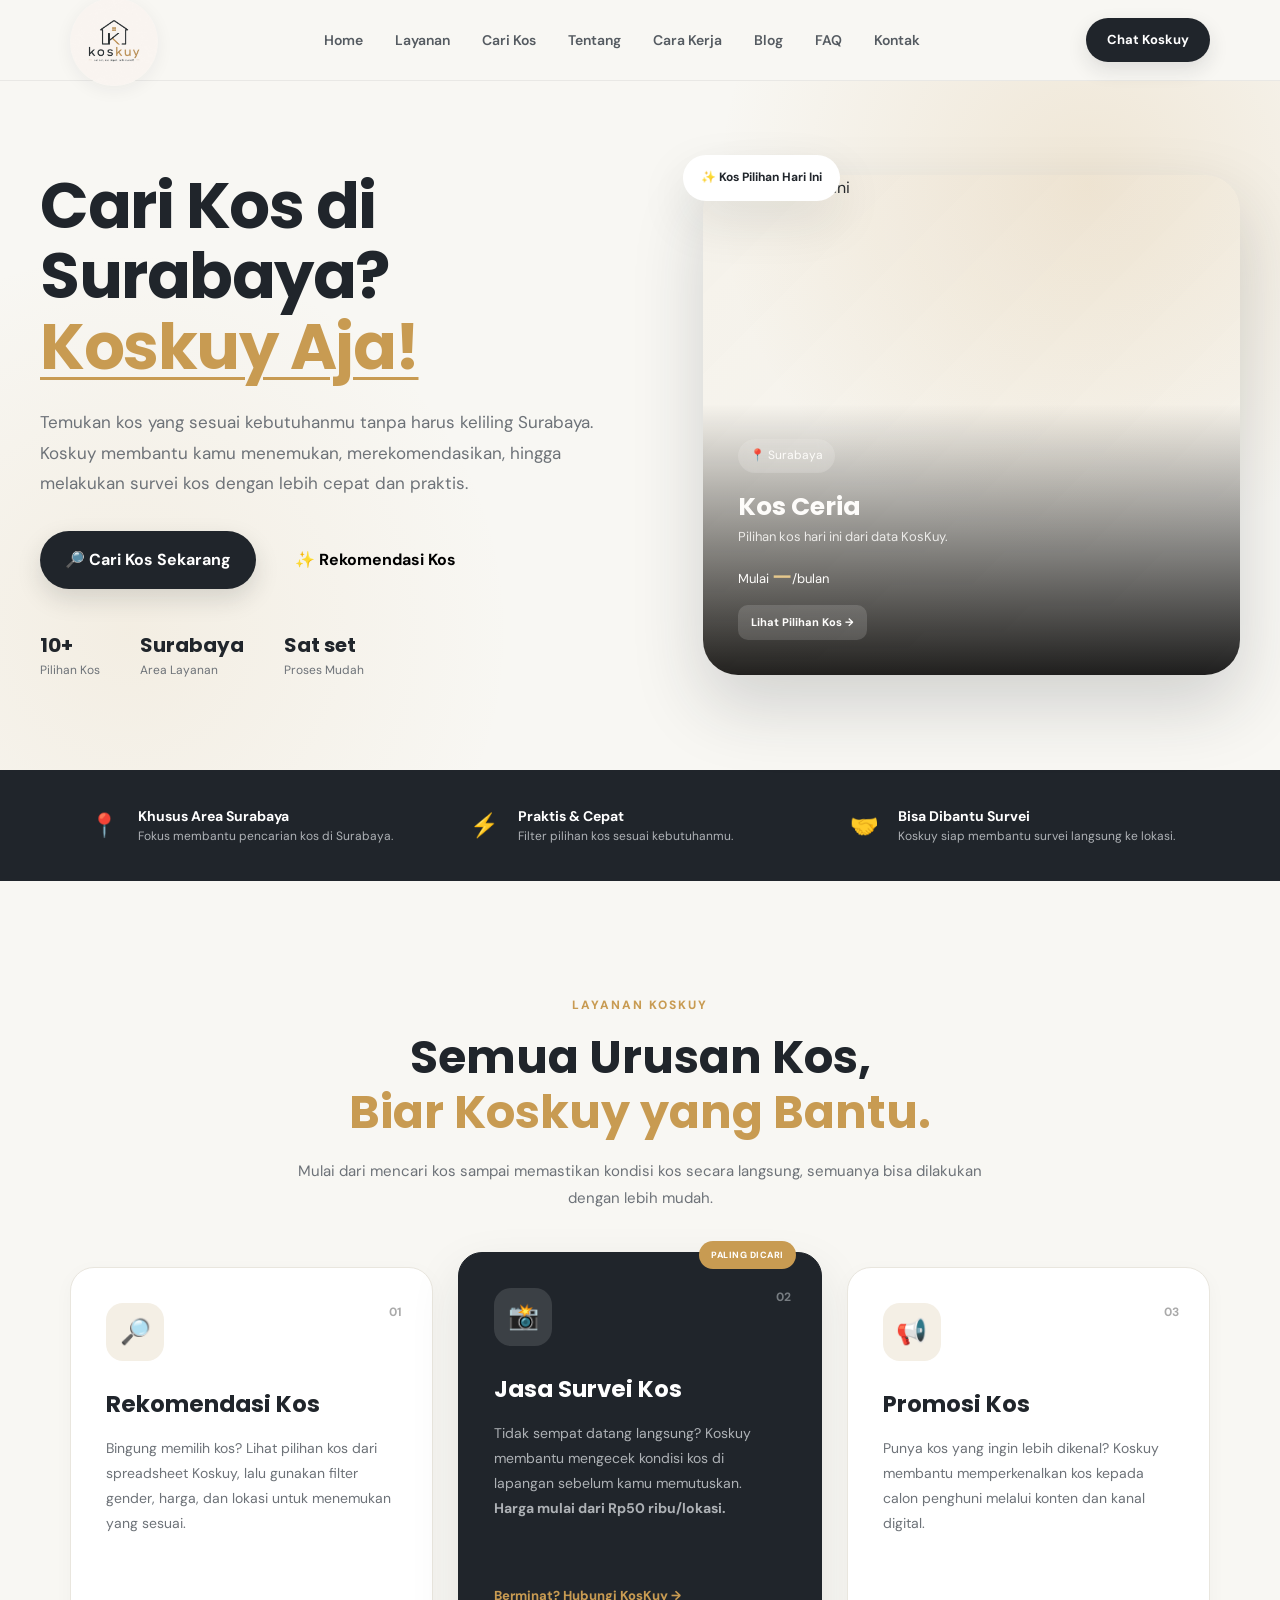
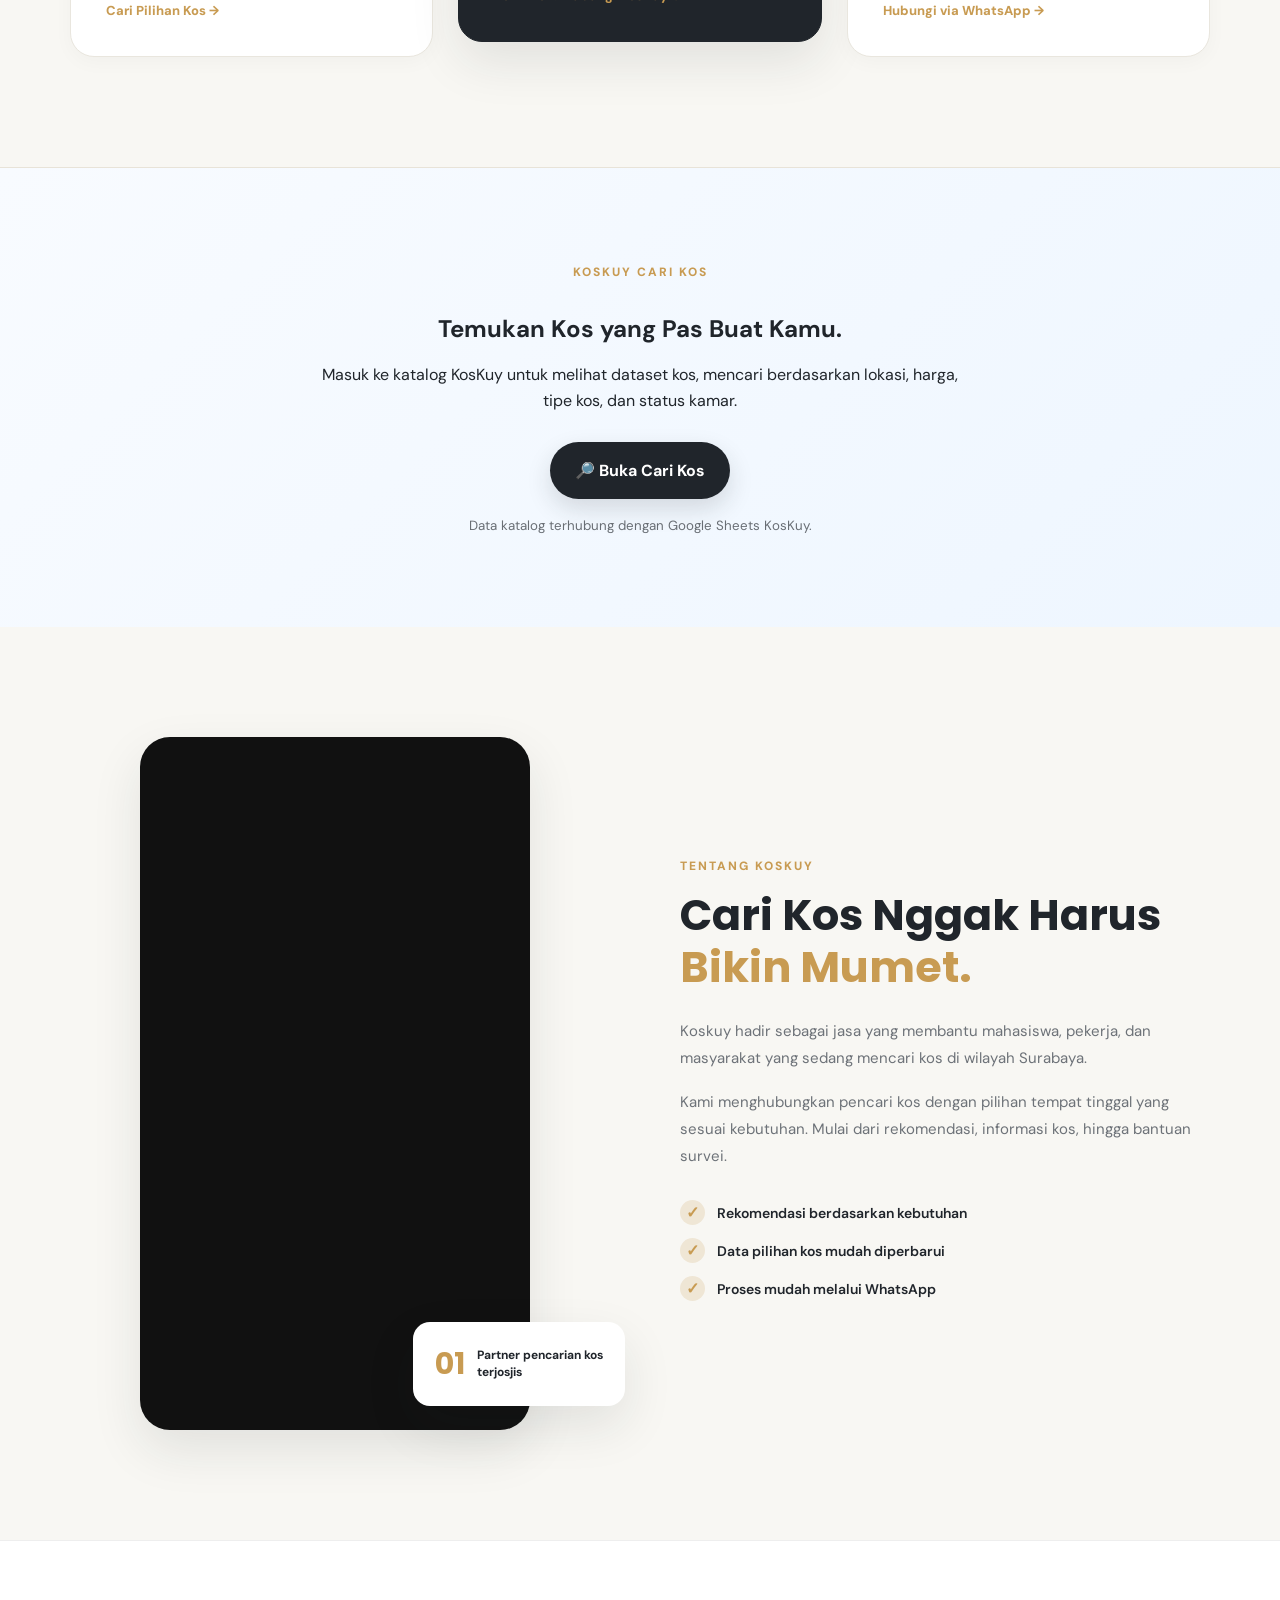
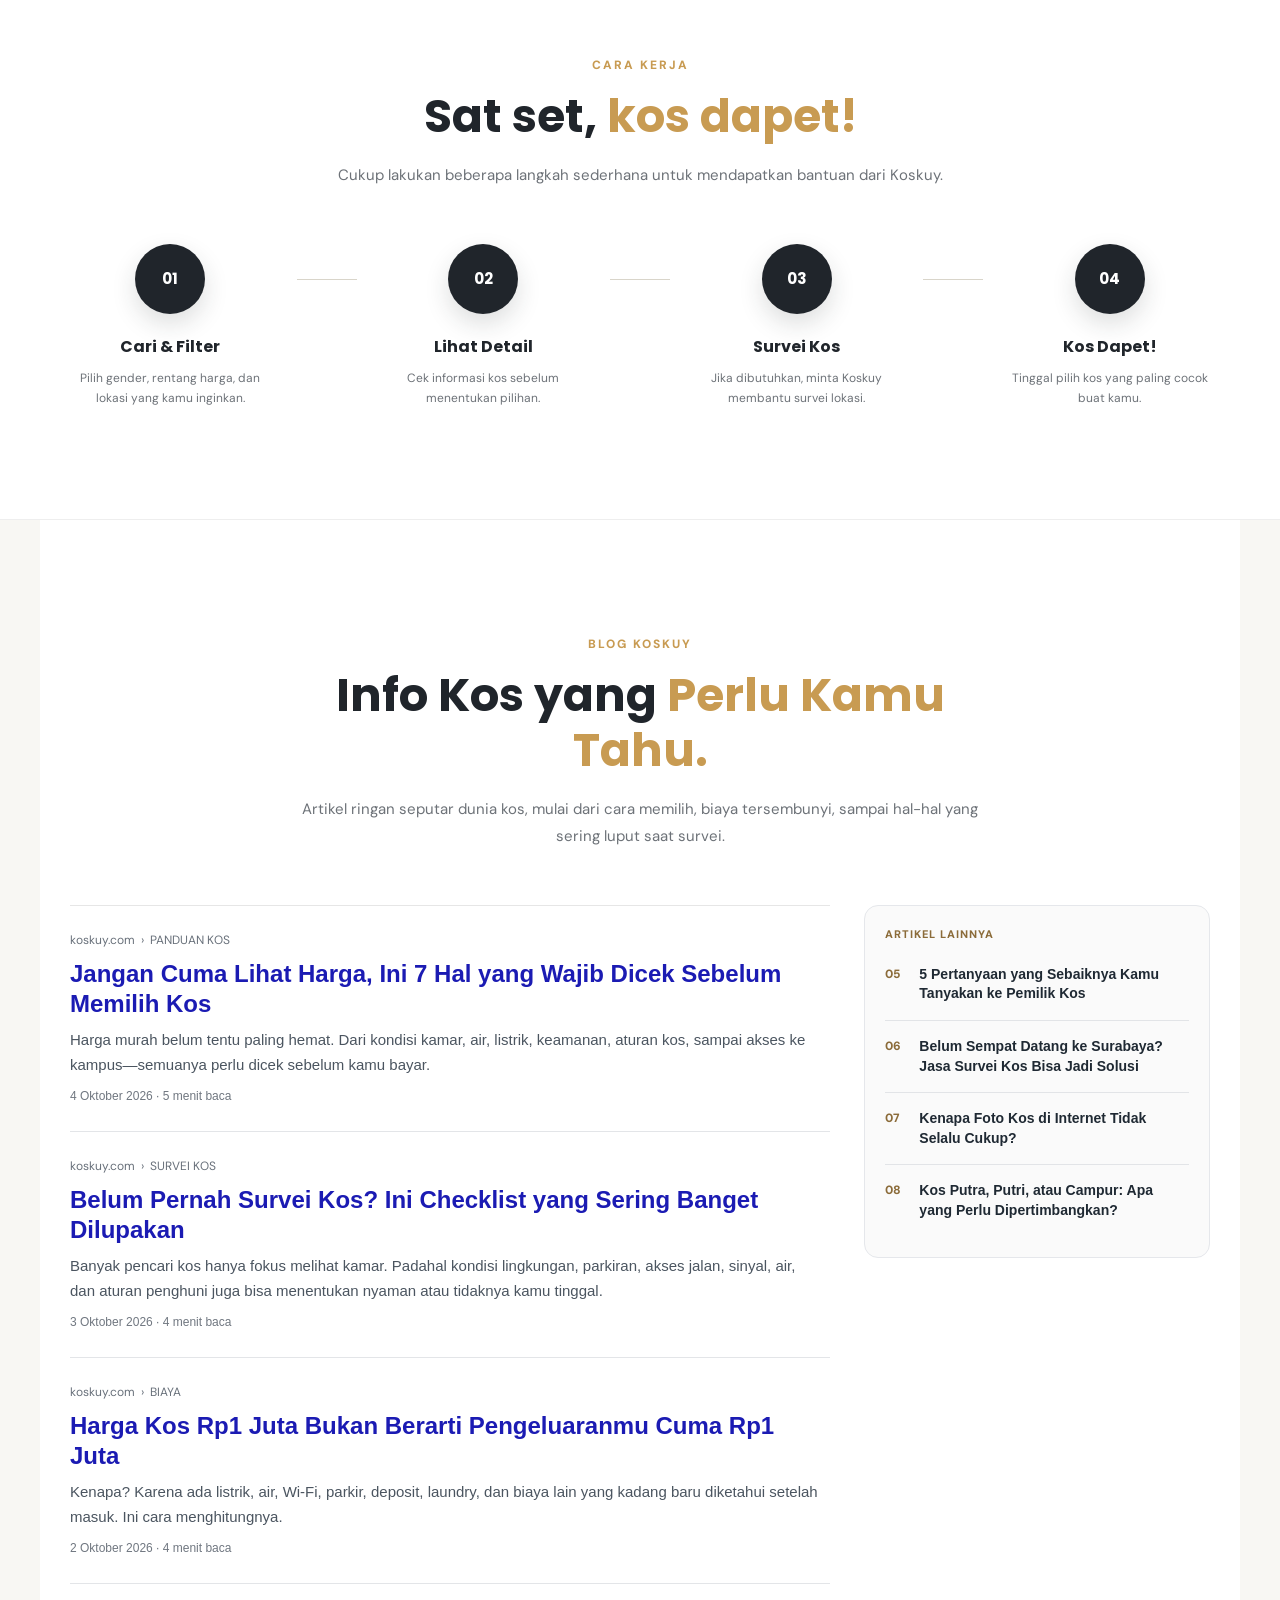
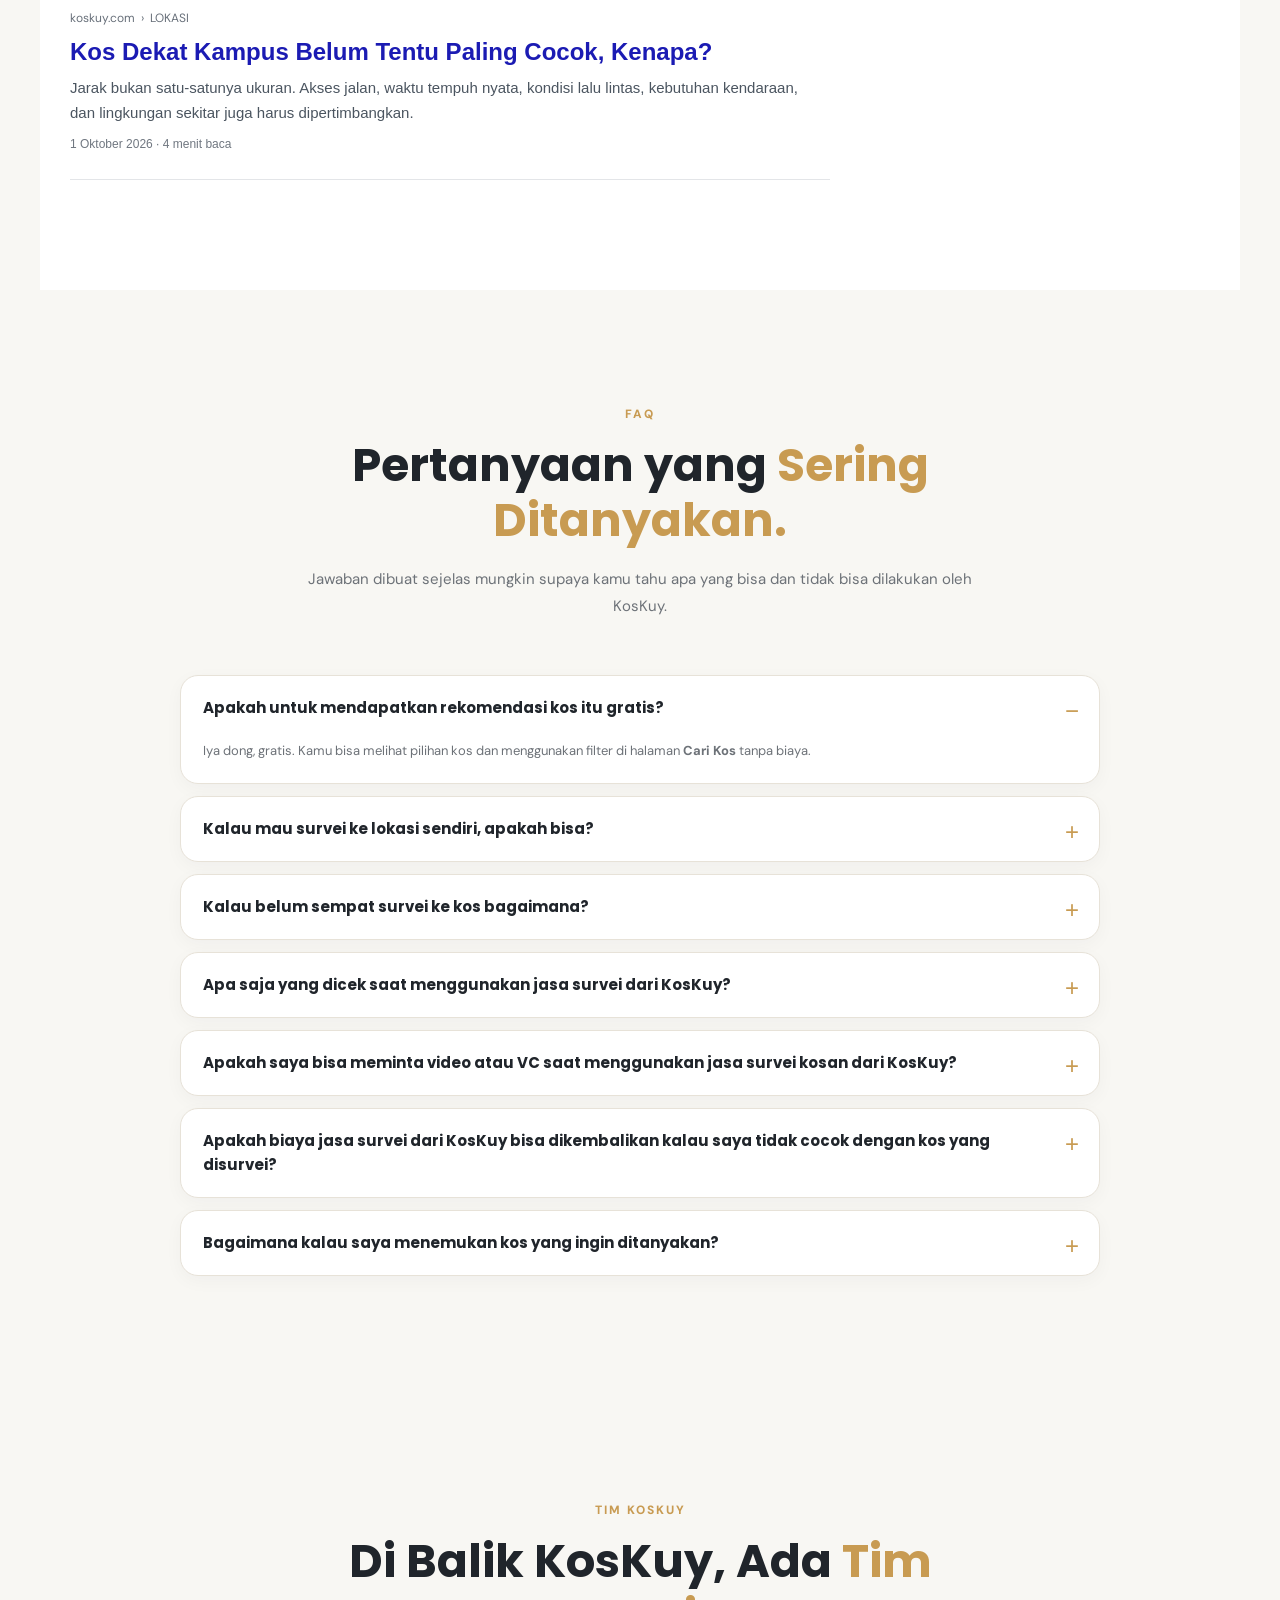
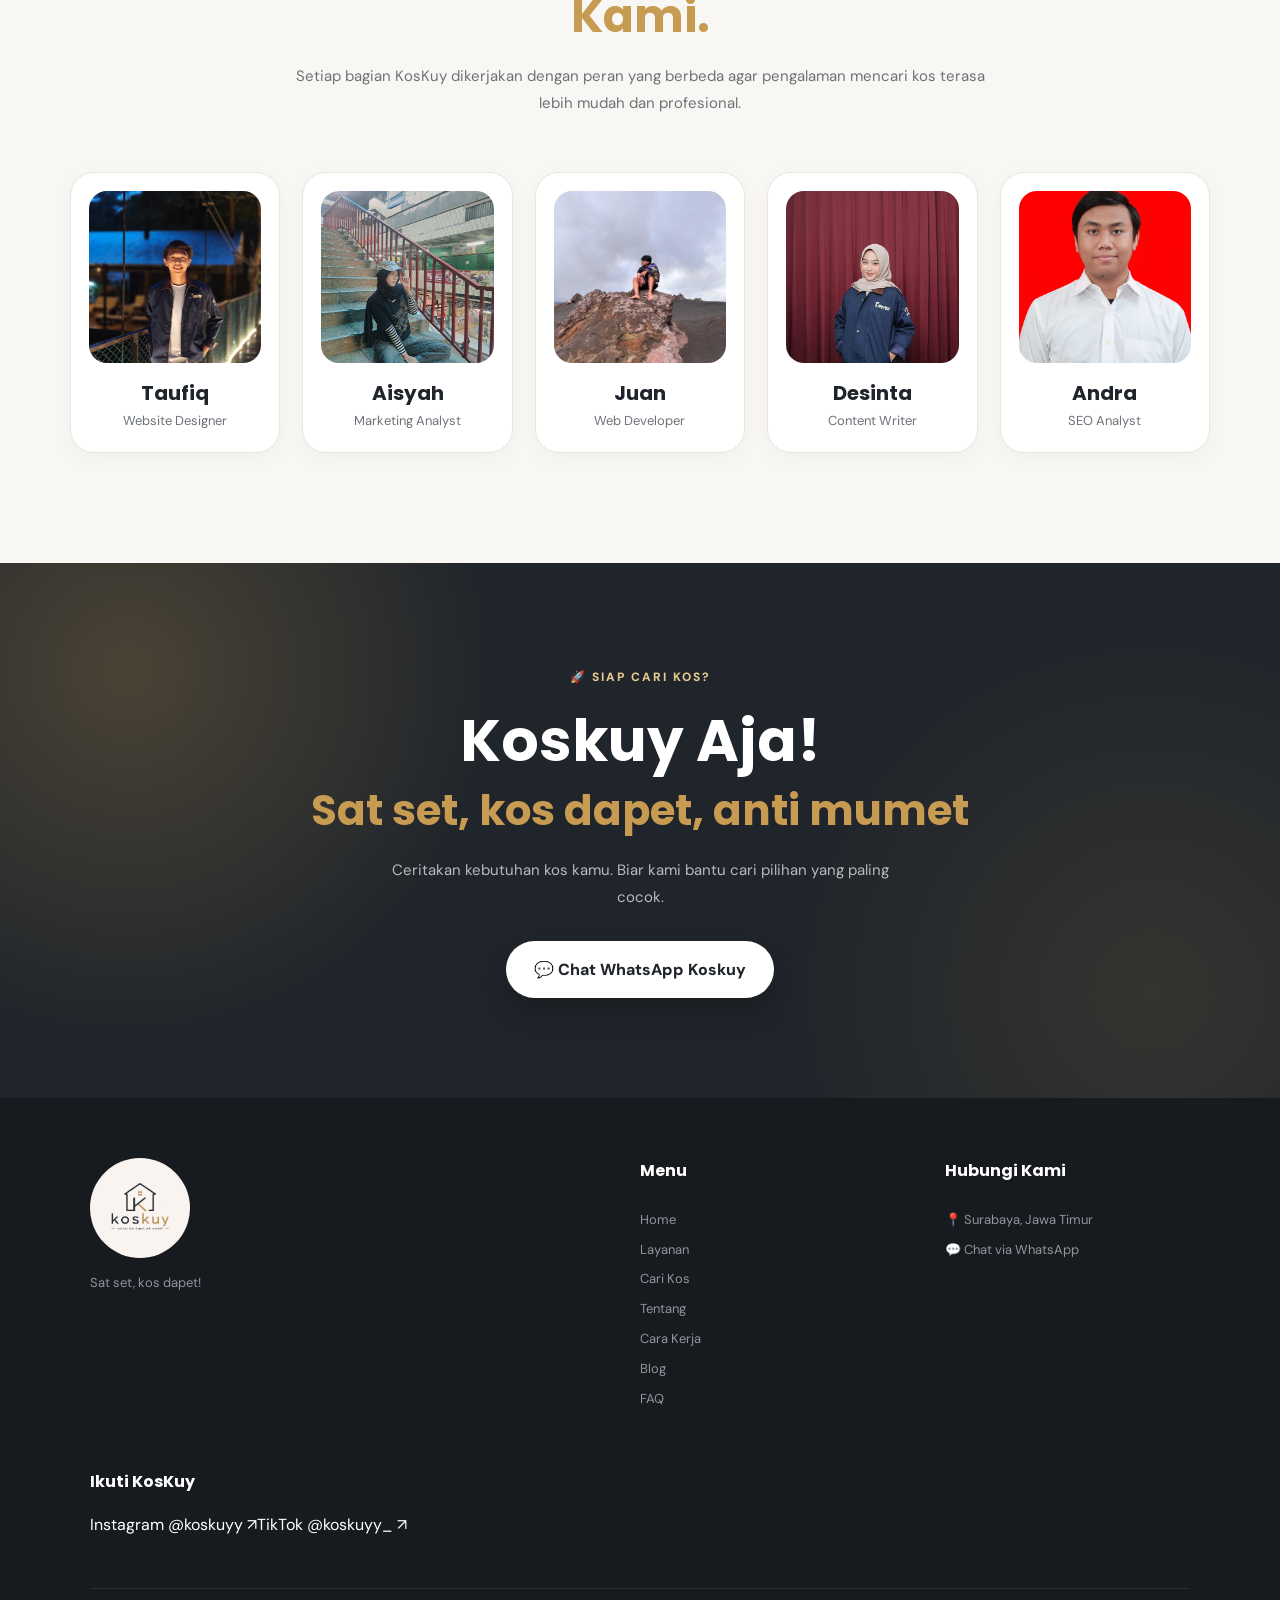
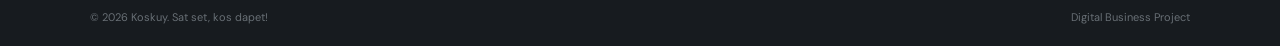
==== commit 7283bf50: "Add files via upload" ====
--- a/index.html
+++ b/index.html
@@ -19,15 +19,18 @@
 <header class="navbar">
   <div class="nav-container">
     <a href="#home" class="logo"><img src="logo.jpeg" alt="Logo Koskuy"></a>
-    <nav>
+    <button class="menu-toggle" type="button" aria-label="Buka menu" aria-expanded="false" onclick="toggleMobileMenu()">☰</button>
+    <nav id="main-nav">
       <a href="#home">Home</a>
       <a href="#layanan">Layanan</a>
       <a href="cari-kos.html">Cari Kos</a>
       <a href="#tentang">Tentang</a>
       <a href="#cara">Cara Kerja</a>
+      <a href="#blog">Blog</a>
+      <a href="#faq">FAQ</a>
       <a href="#kontak">Kontak</a>
     </nav>
-    <a href="https://wa.me/6287711330622?text=Halo%20Koskuy,%20saya%20ingin%20bertanya%20tentang%20jasa%20Koskuy." class="nav-button" target="_blank" rel="noopener">Chat Koskuy</a>
+    <a href="https://wa.me/6287711330622?text=Halo%20Koskuy%2C%20mau%20tanya%20tanya%20dong" class="nav-button" target="_blank" rel="noopener">Chat Koskuy</a>
   </div>
 </header>
 
@@ -90,7 +93,7 @@
       <div class="popular">PALING DICARI</div><div class="service-icon">📸</div><span class="service-number">02</span>
       <h3>Jasa Survei Kos</h3>
       <p>Tidak sempat datang langsung? Koskuy membantu mengecek kondisi kos di lapangan sebelum kamu memutuskan. <strong>Harga mulai dari Rp50 ribu/lokasi.</strong></p>
-      <div class="service-actions"><button class="service-link service-benefit-link" type="button" onclick="openSurveyService();">Berminat? Hubungi KosKuy →</button></div>
+      <div class="service-actions"><a class="service-link service-benefit-link" href="https://wa.me/6287711330622?text=Halo%20Koskuy%2C%20bisa%20bantu%20surveikan%20kosan%3F" target="_blank" rel="noopener">Berminat? Hubungi KosKuy →</a></div>
     </div>
 
     <div class="service-card promo-service-card">
@@ -119,7 +122,7 @@
     <div class="about-instagram-video">
       <iframe src="https://www.instagram.com/reel/DdvCSCxvuoe/embed/" title="Video profil KosKuy di Instagram" loading="lazy" allowtransparency="true" allowfullscreen="true"></iframe>
     </div>
-    <div class="experience-card"><strong>01</strong><span>Partner pencarian kos<br>lebih praktis</span></div>
+    <div class="experience-card"><strong>01</strong><span>Partner pencarian kos<br>terjosjis</span></div>
   </div>
   <div class="about-content">
     <span class="section-tag">TENTANG KOSKUY</span>
@@ -144,6 +147,105 @@
   </div>
 </section>
 
+<section class="blog section" id="blog">
+  <div class="section-header">
+    <span class="section-tag">BLOG KOSKUY</span>
+    <h2>Info Kos yang <span>Perlu Kamu Tahu.</span></h2>
+    <p>Artikel ringan seputar dunia kos, mulai dari cara memilih, biaya tersembunyi, sampai hal-hal yang sering luput saat survei.</p>
+  </div>
+  <div class="blog-layout">
+    <div class="blog-main-list">
+      <article class="blog-news-item" onclick="openBlog(0)">
+        <div class="blog-news-source">koskuy.com &nbsp;›&nbsp; PANDUAN KOS</div>
+        <h3>Jangan Cuma Lihat Harga, Ini 7 Hal yang Wajib Dicek Sebelum Memilih Kos</h3>
+        <p>Harga murah belum tentu paling hemat. Dari kondisi kamar, air, listrik, keamanan, aturan kos, sampai akses ke kampus—semuanya perlu dicek sebelum kamu bayar.</p>
+        <div class="blog-news-meta">4 Oktober 2026 · 5 menit baca</div>
+      </article>
+      <article class="blog-news-item" onclick="openBlog(1)">
+        <div class="blog-news-source">koskuy.com &nbsp;›&nbsp; SURVEI KOS</div>
+        <h3>Belum Pernah Survei Kos? Ini Checklist yang Sering Banget Dilupakan</h3>
+        <p>Banyak pencari kos hanya fokus melihat kamar. Padahal kondisi lingkungan, parkiran, akses jalan, sinyal, air, dan aturan penghuni juga bisa menentukan nyaman atau tidaknya kamu tinggal.</p>
+        <div class="blog-news-meta">3 Oktober 2026 · 4 menit baca</div>
+      </article>
+      <article class="blog-news-item" onclick="openBlog(2)">
+        <div class="blog-news-source">koskuy.com &nbsp;›&nbsp; BIAYA</div>
+        <h3>Harga Kos Rp1 Juta Bukan Berarti Pengeluaranmu Cuma Rp1 Juta</h3>
+        <p>Kenapa? Karena ada listrik, air, Wi-Fi, parkir, deposit, laundry, dan biaya lain yang kadang baru diketahui setelah masuk. Ini cara menghitungnya.</p>
+        <div class="blog-news-meta">2 Oktober 2026 · 4 menit baca</div>
+      </article>
+      <article class="blog-news-item" onclick="openBlog(3)">
+        <div class="blog-news-source">koskuy.com &nbsp;›&nbsp; LOKASI</div>
+        <h3>Kos Dekat Kampus Belum Tentu Paling Cocok, Kenapa?</h3>
+        <p>Jarak bukan satu-satunya ukuran. Akses jalan, waktu tempuh nyata, kondisi lalu lintas, kebutuhan kendaraan, dan lingkungan sekitar juga harus dipertimbangkan.</p>
+        <div class="blog-news-meta">1 Oktober 2026 · 4 menit baca</div>
+      </article>
+    </div>
+    <aside class="blog-side-list">
+      <div class="blog-side-title">ARTIKEL LAINNYA</div>
+      <button onclick="openBlog(4)"><span>05</span><strong>5 Pertanyaan yang Sebaiknya Kamu Tanyakan ke Pemilik Kos</strong></button>
+      <button onclick="openBlog(5)"><span>06</span><strong>Belum Sempat Datang ke Surabaya? Jasa Survei Kos Bisa Jadi Solusi</strong></button>
+      <button onclick="openBlog(6)"><span>07</span><strong>Kenapa Foto Kos di Internet Tidak Selalu Cukup?</strong></button>
+      <button onclick="openBlog(7)"><span>08</span><strong>Kos Putra, Putri, atau Campur: Apa yang Perlu Dipertimbangkan?</strong></button>
+    </aside>
+  </div>
+</section>
+
+<section class="faq section" id="faq">
+  <div class="section-header">
+    <span class="section-tag">FAQ</span>
+    <h2>Pertanyaan yang <span>Sering Ditanyakan.</span></h2>
+    <p>Jawaban dibuat sejelas mungkin supaya kamu tahu apa yang bisa dan tidak bisa dilakukan oleh KosKuy.</p>
+  </div>
+  <div class="faq-list">
+    <details class="faq-item" open><summary>Apakah untuk mendapatkan rekomendasi kos itu gratis?</summary><p>Iya dong, gratis. Kamu bisa melihat pilihan kos dan menggunakan filter di halaman <strong>Cari Kos</strong> tanpa biaya.</p></details>
+    <details class="faq-item"><summary>Kalau mau survei ke lokasi sendiri, apakah bisa?</summary><p>Bisa dong. Kamu tetap bebas datang dan melakukan survei sendiri sebelum menentukan pilihan kos.</p></details>
+    <details class="faq-item"><summary>Kalau belum sempat survei ke kos bagaimana?</summary><p>Bisa menggunakan <strong>jasa survei kos dari KosKuy</strong>. Tim KosKuy akan membantu mengecek kondisi kos dan lokasi secara langsung. Biayanya mulai dari <strong>Rp50 ribu/lokasi</strong>, tergantung jarak dan lokasi survei.</p></details>
+    <details class="faq-item"><summary>Apa saja yang dicek saat menggunakan jasa survei dari KosKuy?</summary><p>Saat menggunakan jasa survei dari KosKuy, tim dapat membantu mengecek <strong>kondisi kamar, fasilitas, kamar mandi, air, listrik, internet/Wi-Fi, parkiran, akses jalan, lingkungan sekitar, serta kondisi umum kos</strong>. Kamu juga bisa memberikan daftar hal atau pertanyaan tertentu yang ingin dicek dan ditanyakan kepada pemilik/pengelola kos.</p></details>
+    <details class="faq-item"><summary>Apakah saya bisa meminta video atau VC saat menggunakan jasa survei kosan dari KosKuy?</summary><p>Bisa. Kamu dapat meminta <strong>video kondisi kos</strong> sebagai bagian dari informasi hasil survei. Jika memungkinkan, kamu juga dapat meminta <strong>VC langsung dari lokasi</strong> saat tim KosKuy sedang melakukan survei, sehingga kamu bisa melihat kondisi tertentu secara lebih langsung.</p></details>
+    <details class="faq-item"><summary>Apakah biaya jasa survei dari KosKuy bisa dikembalikan kalau saya tidak cocok dengan kos yang disurvei?</summary><p>Biaya jasa survei <strong>tidak dapat dikembalikan (non-refundable)</strong> apabila setelah survei kamu merasa kos tersebut kurang cocok. Hal ini karena biaya tersebut digunakan untuk jasa kunjungan dan pengecekan lokasi yang sudah dilakukan oleh tim KosKuy.</p></details>
+    <details class="faq-item"><summary>Bagaimana kalau saya menemukan kos yang ingin ditanyakan?</summary><p>Kamu bisa membuka detail kos di halaman <strong>Cari Kos</strong> atau langsung menghubungi KosKuy melalui WhatsApp. Sampaikan kode kos atau informasi kos yang ingin kamu tanyakan agar kami bisa membantu lebih lanjut.</p></details>
+  </div>
+</section>
+
+<div class="blog-modal" id="blog-modal" aria-hidden="true" onclick="closeBlogOnBackdrop(event)">
+  <div class="blog-modal-box">
+    <button class="blog-modal-close" type="button" onclick="closeBlog()">×</button>
+    <div id="blog-modal-content"></div>
+  </div>
+</div>
+
+<script>
+const blogArticles = [
+  {tag:'PANDUAN KOS',title:'Jangan Cuma Lihat Harga, Ini 7 Hal yang Wajib Dicek Sebelum Memilih Kos',date:'4 Oktober 2026',read:'5 menit baca',body:`Memilih kos bukan cuma membandingkan harga per bulan. Sebelum membayar, cek kondisi kamar, kamar mandi, air, listrik, internet, keamanan, aturan penghuni, dan lingkungan sekitar.
+
+Kalau memungkinkan, datang pada jam yang berbeda untuk merasakan kondisi lingkungan. Tanyakan juga apakah ada biaya tambahan seperti listrik, air, parkir, deposit, atau biaya kebersihan. Kos yang terlihat murah bisa menjadi lebih mahal jika biaya tambahannya banyak.`},
+  {tag:'SURVEI KOS',title:'Belum Pernah Survei Kos? Ini Checklist yang Sering Banget Dilupakan',date:'3 Oktober 2026',read:'4 menit baca',body:`Saat survei, jangan hanya membuka pintu kamar lalu langsung pulang. Coba cek tekanan air, kondisi kamar mandi, ventilasi, pencahayaan, stop kontak, sinyal, Wi-Fi, parkiran, akses jalan, dan suasana sekitar.
+
+Tanyakan juga aturan tamu, jam malam jika ada, sistem pembayaran, serta siapa yang bisa dihubungi ketika terjadi kerusakan. Checklist sederhana seperti ini bisa membantu mengurangi risiko menyesal setelah pindah.`},
+  {tag:'BIAYA',title:'Harga Kos Rp1 Juta Bukan Berarti Pengeluaranmu Cuma Rp1 Juta',date:'2 Oktober 2026',read:'4 menit baca',body:`Harga sewa hanyalah salah satu komponen pengeluaran. Kamu perlu mengetahui apakah listrik menggunakan token sendiri, apakah air dan Wi-Fi sudah termasuk, apakah parkir berbayar, dan apakah ada deposit atau biaya tambahan lain.
+
+Sebelum deal, hitung estimasi pengeluaran bulanan secara keseluruhan. Dengan begitu kamu bisa membandingkan dua kos secara lebih adil, bukan hanya dari angka harga kamar.`},
+  {tag:'LOKASI',title:'Kos Dekat Kampus Belum Tentu Paling Cocok, Kenapa?',date:'1 Oktober 2026',read:'4 menit baca',body:`Kos yang dekat kampus memang menarik, tetapi jarak bukan satu-satunya pertimbangan. Perhatikan waktu tempuh nyata, akses kendaraan, kondisi jalan saat jam sibuk, tempat makan, minimarket, keamanan, dan lingkungan sekitar.
+
+Kadang kos yang sedikit lebih jauh justru lebih nyaman dan total biaya hariannya lebih rendah. Karena itu, lihat kebutuhan rutinitasmu secara keseluruhan.`},
+  {tag:'PEMILIK KOS',title:'5 Pertanyaan yang Sebaiknya Kamu Tanyakan ke Pemilik Kos',date:'30 September 2026',read:'3 menit baca',body:`Sebelum membayar, tanyakan: apakah ada deposit, bagaimana sistem listrik dan air, apakah boleh menerima tamu, bagaimana aturan parkir, dan siapa yang bertanggung jawab jika fasilitas rusak.
+
+Jangan ragu bertanya secara detail. Informasi yang jelas sejak awal bisa mencegah miskomunikasi setelah kamu tinggal.`},
+  {tag:'SURVEI',title:'Belum Sempat Datang ke Surabaya? Jasa Survei Kos Bisa Jadi Solusi',date:'29 September 2026',read:'3 menit baca',body:`Kalau kamu sedang berada di luar kota atau jadwal sedang padat, survei langsung memang tidak selalu mudah. KosKuy menyediakan jasa survei mulai Rp50 ribu/lokasi dengan pengecekan kondisi kos, lingkungan, akses, dan fasilitas.
+
+Kamu juga dapat memberikan daftar pertanyaan atau hal tertentu yang ingin dicek. Video dan opsi VC dari lokasi dapat diminta sesuai kebutuhan layanan.`},
+  {tag:'ANTI ZONK',title:'Kenapa Foto Kos di Internet Tidak Selalu Cukup?',date:'28 September 2026',read:'3 menit baca',body:`Foto dapat membantu memberi gambaran awal, tetapi tidak selalu menunjukkan kondisi terbaru. Foto juga biasanya hanya menampilkan sudut terbaik sebuah kamar atau bangunan.
+
+Karena itu, tetap perhatikan informasi terbaru, status kamar, detail fasilitas, dan kondisi lingkungan. Jika belum bisa datang sendiri, pertimbangkan survei langsung atau jasa survei.`},
+  {tag:'TIPS',title:'Kos Putra, Putri, atau Campur: Apa yang Perlu Dipertimbangkan?',date:'27 September 2026',read:'3 menit baca',body:`Tipe kos sebaiknya disesuaikan dengan kebutuhan dan kenyamananmu. Selain label putra atau putri, cek juga aturan tamu, akses keluar-masuk, privasi, keamanan, dan karakter lingkungan kos.
+
+Tidak ada tipe yang otomatis paling baik untuk semua orang. Yang penting, aturan dan kondisi tempat tinggal sesuai dengan kebutuhanmu.`}
+];
+function openBlog(i){const a=blogArticles[i];if(!a)return;document.getElementById('blog-modal-content').innerHTML=`<span class="blog-modal-tag">${a.tag}</span><h2>${a.title}</h2><div class="blog-modal-meta">${a.date} · ${a.read} · KosKuy</div><div class="blog-modal-body">${a.body.split('\n\n').map(x=>`<p>${x}</p>`).join('')}</div>`;const m=document.getElementById('blog-modal');m.classList.add('show');m.setAttribute('aria-hidden','false');document.body.classList.add('modal-open');}
+function closeBlog(){const m=document.getElementById('blog-modal');m.classList.remove('show');m.setAttribute('aria-hidden','true');if(!document.querySelector('.modal.show,.blog-modal.show'))document.body.classList.remove('modal-open');}
+function closeBlogOnBackdrop(e){if(e.target===e.currentTarget)closeBlog();}
+</script>
+
 <section class="team section" id="tim-koskuy">
   <div class="section-header">
     <span class="section-tag">TIM KOSKUY</span>
@@ -160,14 +262,14 @@
 </section>
 
 <section class="cta" id="kontak">
-  <div class="cta-content"><span>🚀 SIAP CARI KOS?</span><h2>Jangan Muter-Muter,<br><strong>Koskuy Aja!</strong></h2><p>Ceritakan kebutuhan kos kamu. Biar kami bantu cari pilihan yang paling cocok.</p><a href="https://wa.me/6287711330622?text=Halo%20Koskuy,%20saya%20ingin%20dibantu%20mencari%20kos%20di%20Surabaya." class="cta-button" target="_blank" rel="noopener">💬 Chat WhatsApp Koskuy</a></div>
+  <div class="cta-content"><span>🚀 SIAP CARI KOS?</span><h2>Koskuy Aja!<br><strong>Sat set, kos dapet, anti mumet</strong></h2><p>Ceritakan kebutuhan kos kamu. Biar kami bantu cari pilihan yang paling cocok.</p><a href="https://wa.me/6287711330622?text=Halo%20Koskuy%2C%20mau%20tanya%20tanya%20dong" class="cta-button" target="_blank" rel="noopener">💬 Chat WhatsApp Koskuy</a></div>
 </section>
 
 <footer>
   <div class="footer-container">
     <div class="footer-brand"><img src="logo.jpeg" alt="Logo Koskuy"><p>Sat set, kos dapet!</p></div>
-    <div class="footer-menu"><h4>Menu</h4><a href="#home">Home</a><a href="#layanan">Layanan</a><a href="cari-kos.html">Cari Kos</a><a href="#tentang">Tentang</a><a href="#cara">Cara Kerja</a></div>
-    <div class="footer-contact"><h4>Hubungi Kami</h4><p>📍 Surabaya, Jawa Timur</p><a href="https://wa.me/6287711330622" target="_blank" rel="noopener">💬 Chat via WhatsApp</a></div>
+    <div class="footer-menu"><h4>Menu</h4><a href="#home">Home</a><a href="#layanan">Layanan</a><a href="cari-kos.html">Cari Kos</a><a href="#tentang">Tentang</a><a href="#cara">Cara Kerja</a><a href="#blog">Blog</a><a href="#faq">FAQ</a></div>
+    <div class="footer-contact"><h4>Hubungi Kami</h4><p>📍 Surabaya, Jawa Timur</p><a href="https://wa.me/6287711330622?text=Halo%20Koskuy%2C%20mau%20tanya%20tanya%20dong" target="_blank" rel="noopener">💬 Chat via WhatsApp</a></div>
     <div class="footer-social"><h4>Ikuti KosKuy</h4><a href="https://www.instagram.com/koskuyy?stkn=b284a3pvMmtmNG53&utm_source=qr" target="_blank" rel="noopener">Instagram @koskuyy ↗</a><a href="https://www.tiktok.com/@koskuyy_?_r=1&_t=ZS-99ovmFgl1Lo" target="_blank" rel="noopener">TikTok @koskuyy_ ↗</a></div>
   </div>
   <div class="footer-bottom"><p>© 2026 Koskuy. Sat set, kos dapet!</p><p>Digital Business Project</p></div>
@@ -204,7 +306,8 @@
     sc.src=`https://docs.google.com/spreadsheets/d/${SHEET_ID}/gviz/tq?tqx=responseHandler:${cb}`; document.head.appendChild(sc);
   })();
 
-  // Kos Pilihan Hari Ini: saat ini Kos Ceria menjadi contoh/fallback. Data harga, lokasi, tipe, status, dan foto diambil dari Google Sheets.
+  // Kos Pilihan Hari Ini: memilih kos dengan klik harian tertinggi.
+  // Catatan: tanpa backend bersama, statistik klik tersimpan di browser pengunjung.
   (function(){
     const SHEET_ID='1I8Q-Z314wsf3ZB_wb2G5q01iwo5XR5pfSiagLML88xs';
     const norm=v=>String(v??'').toLowerCase().trim().replace(/[\u00a0]/g,' ').replace(/[_-]+/g,' ').replace(/\s+/g,' ');
@@ -213,16 +316,22 @@
     const price=v=>{let s=String(v??'').toLowerCase().replace(/rp/g,'').trim(),j=/jt|juta/.test(s),r=/rb|ribu/.test(s),n=s.replace(/[^0-9.,]/g,'');if(!n)return 0;if(j){let x=parseFloat(n.replace(/\./g,'').replace(',','.'));return x<100?x*1e6:x}if(r){let x=parseFloat(n.replace(/\./g,'').replace(',','.'));return x<10000?x*1e3:x}let d=n.replace(/\D/g,'');let x=Number(d);return x>0&&x<100?x*1e6:x};
     const rp=v=>{const p=price(v);return p?'Rp'+new Intl.NumberFormat('id-ID').format(p):'—'};
     const cleanImage=v=>{let x=String(v??'').trim();const m=x.match(/(?:=)?IMAGE\(\s*["']([^"']+)["']/i);if(m)x=m[1];const id=x.match(/drive\.google\.com\/(?:file\/d\/|open\?id=|uc\?(?:[^#]*&)?id=|thumbnail\?id=)([a-zA-Z0-9_-]+)/i);return id?`https://drive.google.com/thumbnail?id=${id[1]}&sz=w1200`:x};
+    const todayKey=()=>{const d=new Date();return d.getFullYear()+'-'+String(d.getMonth()+1).padStart(2,'0')+'-'+String(d.getDate()).padStart(2,'0')};
+    const getClicks=()=>{try{return JSON.parse(localStorage.getItem('koskuyClicks_'+todayKey())||'{}')}catch(e){return {}}};
     function run(data){
       const table=data?.table;if(!table)return;
       const headers=(table.cols||[]).map((c,i)=>c.label||'Kolom '+(i+1));
-      const rows=(table.rows||[]).map(r=>{const o={};headers.forEach((h,i)=>o[h]=r?.c?.[i]?.f??r?.c?.[i]?.v??'');return o;});
-      const nh=header(headers,'Nama Kos'); if(!nh)return;
-      const target=rows.find(r=>norm(r[nh]).includes('kos ceria'))||rows.find(r=>norm(r[nh]).includes('ceria')); if(!target)return;
+      const rows=(table.rows||[]).map((r,i)=>{const o={};headers.forEach((h,j)=>o[h]=r?.c?.[j]?.f??r?.c?.[j]?.v??'');o.__row=i;return o;}).filter(r=>val(r,headers,'Nama Kos'));
+      if(!rows.length)return;
+      const nameH=header(headers,'Nama Kos'), codeH=header(headers,'Kode Kos');
+      const clicks=getClicks();
+      let target=null,best=-1;
+      rows.forEach((row,index)=>{const key=String(row[codeH]||row[nameH]||index).trim();const count=Number(clicks[key]||0);if(count>best){best=count;target=row;}});
+      if(!target){target=rows[new Date().getDate()%rows.length];best=0;}
       const title=document.getElementById('today-kos-title'),loc=document.getElementById('today-kos-location'),pr=document.getElementById('today-kos-price'),img=document.getElementById('today-kos-image'),desc=document.getElementById('today-kos-description');
-      const name=String(target[nh]||'Kos Ceria').trim();
+      const name=String(target[nameH]||'Kos Pilihan Hari Ini').trim();
       const l=val(target,headers,'Lokasi Kos'),p=val(target,headers,'Harga'),type=val(target,headers,'Tipe Kos'),time=val(target,headers,'Waktu Tempuh'),room=val(target,headers,'Status Kamar');
-      if(title)title.textContent=name;if(loc)loc.textContent='📍 '+(l||'Surabaya');if(pr)pr.textContent=rp(p);if(desc)desc.textContent=[type,time?time+' menit':'',room].filter(Boolean).join(' · ')||'Lihat detail dan informasi lengkap di katalog KosKuy.';
+      if(title)title.textContent=name;if(loc)loc.textContent='📍 '+(l||'Surabaya');if(pr)pr.textContent=rp(p);if(desc)desc.textContent=best>0?`Paling banyak diklik hari ini · ${type||'Kos'}${time?' · '+time+' menit':''}${room?' · '+room:''}`:[type,time?time+' menit':'',room].filter(Boolean).join(' · ')||'Pilihan kos hari ini dari data KosKuy.';
       if(img){let photo='';for(let i=1;i<=25;i++){const h=header(headers,'Foto '+i);if(h){photo=cleanImage(target[h]);if(photo)break}}if(photo)img.src=photo;img.alt=name;}
     }
     try{const cb='koskuyTodayCB_'+Date.now(),sc=document.createElement('script');window[cb]=run;sc.src=`https://docs.google.com/spreadsheets/d/${SHEET_ID}/gviz/tq?tqx=responseHandler:${cb}`;sc.onerror=()=>{};document.head.appendChild(sc);setTimeout(()=>{try{delete window[cb]}catch(e){}sc.remove()},12000)}catch(e){}
@@ -245,7 +354,7 @@
       </div>
       <div class="note-box"><strong>📌 Note:</strong><p>Biaya survei yang telah dibayarkan bersifat non-refundable karena merupakan biaya jasa kunjungan dan pengecekan lokasi. Apabila setelah survei kos dinilai kurang sesuai, biaya survei tidak dapat dikembalikan.</p></div>
       <p class="modal-copy">Cukup kirim alamat kos yang mau disurvei, kami yang datang langsung ke lokasi! 🚀<br><br>📍 Cocok untuk mahasiswa, pekerja, atau perantau yang belum sempat survei langsung.</p>
-      <a class="wa-detail-button full" href="${waLink('Halo Koskuy, surveikan kos dong!')}" target="_blank" rel="noopener">💬 Berminat? Hubungi KosKuy</a>`;
+      <a class="wa-detail-button full" href="${waLink('Halo Koskuy, bisa bantu surveikan kosan?')}" target="_blank" rel="noopener">💬 Berminat? Hubungi KosKuy</a>`;
     openModal('service-modal');
   }
 
@@ -274,6 +383,20 @@
     }
   });
 
+  function toggleMobileMenu(){
+    const nav=document.getElementById('main-nav');
+    const btn=document.querySelector('.menu-toggle');
+    if(!nav||!btn)return;
+    const open=nav.classList.toggle('mobile-open');
+    btn.setAttribute('aria-expanded',open?'true':'false');
+    btn.textContent=open?'×':'☰';
+  }
+  document.querySelectorAll('#main-nav a').forEach(a=>a.addEventListener('click',()=>{
+    const nav=document.getElementById('main-nav'),btn=document.querySelector('.menu-toggle');
+    if(nav)nav.classList.remove('mobile-open');
+    if(btn){btn.setAttribute('aria-expanded','false');btn.textContent='☰';}
+  }));
+
   loadKosData();
 </script>
 </body>
--- a/style.css
+++ b/style.css
@@ -2080,3 +2080,146 @@
 @media (max-width: 700px) {
     .logo { width: 68px; height: 68px; flex-basis: 68px; }
 }
+
+/* =========================================================
+   KOSKUY V12 - BLOG, FAQ, MOBILE MENU & CTA REFINEMENT
+   ========================================================= */
+.menu-toggle {
+    display: none;
+    width: 42px;
+    height: 42px;
+    border: 1px solid #ded9cf;
+    border-radius: 12px;
+    background: #fff;
+    color: var(--dark);
+    font-size: 22px;
+    line-height: 1;
+    align-items: center;
+    justify-content: center;
+    cursor: pointer;
+    flex: 0 0 42px;
+}
+
+.blog { background: #fff; }
+.blog-grid {
+    max-width: 1180px;
+    margin: 0 auto;
+    display: grid;
+    grid-template-columns: repeat(3, minmax(0, 1fr));
+    gap: 22px;
+}
+.blog-card {
+    position: relative;
+    min-height: 330px;
+    padding: 27px;
+    border: 1px solid #e8e3d9;
+    border-radius: 24px;
+    background: #fbfaf7;
+    overflow: hidden;
+    transition: .3s ease;
+}
+.blog-card::after {
+    content: "";
+    position: absolute;
+    width: 130px;
+    height: 130px;
+    right: -55px;
+    bottom: -55px;
+    border-radius: 50%;
+    background: rgba(200,155,82,.10);
+}
+.blog-card:hover { transform: translateY(-5px); box-shadow: var(--shadow); border-color: rgba(200,155,82,.35); }
+.blog-number { display:block; font-family:Poppins,sans-serif; font-size:12px; font-weight:800; color:var(--gold); margin-bottom:12px; }
+.blog-tag { display:inline-flex; padding:6px 10px; border-radius:999px; background:#f0e8d9; color:#96703a; font-size:9px; font-weight:800; letter-spacing:.8px; margin-bottom:15px; }
+.blog-card h3 { font-family:Poppins,sans-serif; font-size:20px; line-height:1.3; margin-bottom:11px; }
+.blog-card p { color:#6d7278; font-size:13px; line-height:1.7; margin-bottom:14px; }
+.blog-card ul { list-style:none; display:grid; gap:7px; padding:0; }
+.blog-card li { color:#4f565d; font-size:12px; line-height:1.5; padding-left:18px; position:relative; }
+.blog-card li::before { content:"✓"; position:absolute; left:0; color:var(--gold); font-weight:900; }
+
+.faq { background: #f8f7f3; }
+.faq-list { max-width: 920px; margin: 0 auto; display:grid; gap:12px; }
+.faq-item { background:#fff; border:1px solid #e7e2d8; border-radius:18px; overflow:hidden; box-shadow:0 5px 18px rgba(32,37,43,.035); }
+.faq-item summary { list-style:none; cursor:pointer; padding:20px 52px 20px 22px; font-family:Poppins,sans-serif; font-size:15px; font-weight:700; position:relative; }
+.faq-item summary::-webkit-details-marker { display:none; }
+.faq-item summary::after { content:"+"; position:absolute; right:20px; top:16px; font-size:24px; font-weight:400; color:var(--gold); }
+.faq-item[open] summary::after { content:"−"; }
+.faq-item p { padding:0 22px 20px; color:#6d7278; font-size:13px; line-height:1.75; max-width:850px; }
+
+.cta-content h2 strong { font-size: .72em; line-height:1.2; }
+
+@media (max-width: 1100px) {
+    .blog-grid { grid-template-columns: repeat(2, minmax(0, 1fr)); }
+}
+
+@media (max-width: 900px) {
+    .nav-container { position:relative; }
+    .menu-toggle { display:flex; order:2; margin-left:auto; margin-right:10px; }
+    .nav-button { order:3; }
+    nav#main-nav {
+        display:none;
+        position:absolute;
+        left:20px;
+        right:20px;
+        top:calc(100% + 8px);
+        padding:10px;
+        flex-direction:column;
+        align-items:stretch;
+        gap:2px;
+        background:rgba(255,255,255,.98);
+        border:1px solid #e6e1d8;
+        border-radius:18px;
+        box-shadow:0 18px 40px rgba(32,37,43,.12);
+        backdrop-filter:blur(15px);
+    }
+    nav#main-nav.mobile-open { display:flex; }
+    nav#main-nav a { padding:12px 14px; border-radius:10px; font-size:14px; }
+    nav#main-nav a::after { display:none; }
+    nav#main-nav a:hover { background:#f6f1e8; }
+}
+
+@media (max-width: 700px) {
+    .blog-grid { grid-template-columns:1fr; gap:15px; }
+    .blog-card { min-height:0; padding:22px; border-radius:20px; }
+    .blog-card h3 { font-size:18px; }
+    .blog-card p, .blog-card li { font-size:12px; }
+    .faq-item summary { padding:17px 45px 17px 18px; font-size:13px; }
+    .faq-item p { padding:0 18px 18px; font-size:12px; }
+    .cta-content h2 { font-size:31px; }
+    .cta-content h2 strong { font-size:.67em; }
+    .nav-button { padding:9px 12px; font-size:10px; white-space:nowrap; }
+    .menu-toggle { width:40px; height:40px; flex-basis:40px; }
+}
+
+@media (max-width: 430px) {
+    .nav-container { padding:0 14px; }
+    .logo { width:58px; height:58px; flex-basis:58px; }
+    .menu-toggle { margin-right:6px; width:38px; height:38px; flex-basis:38px; }
+    .nav-button { padding:8px 10px; font-size:9px; }
+    nav#main-nav { left:14px; right:14px; }
+}
+
+/* KOSKUY V13 - BLOG STYLE & CAMPUS FILTER SUPPORT */
+.blog-layout{max-width:1180px;margin:0 auto;display:grid;grid-template-columns:minmax(0,1.65fr) minmax(280px,.75fr);gap:34px;align-items:start}
+.blog-main-list{background:#fff;border-top:1px solid #e6e6e6}
+.blog-news-item{padding:25px 8px 25px 0;border-bottom:1px solid #e3e5e8;cursor:pointer;transition:.2s}
+.blog-news-item:hover h3{text-decoration:underline}
+.blog-news-source{font-size:12px;color:#68707a;margin-bottom:9px}
+.blog-news-item h3{font-family:Arial,sans-serif;font-size:24px;line-height:1.25;color:#1b1bb3;margin:0 0 9px;font-weight:600}
+.blog-news-item p{font-family:Arial,sans-serif;color:#4b5560;font-size:15px;line-height:1.65;margin:0 0 9px;max-width:900px}
+.blog-news-meta{font-family:Arial,sans-serif;color:#707780;font-size:12px}
+.blog-side-list{background:#fafafa;border:1px solid #e5e7eb;padding:20px;border-radius:14px}
+.blog-side-title{font-size:11px;letter-spacing:1px;font-weight:800;color:#8b6b39;margin-bottom:5px}
+.blog-side-list button{width:100%;border:0;border-top:1px solid #e2e4e7;background:transparent;padding:16px 0;text-align:left;display:flex;gap:12px;cursor:pointer}
+.blog-side-list button:first-of-type{border-top:0}
+.blog-side-list button span{font-size:12px;color:#8b6b39;font-weight:800;flex:0 0 22px}
+.blog-side-list button strong{font-family:Arial,sans-serif;font-size:14px;line-height:1.4;color:#1f2933}
+.blog-modal{position:fixed;inset:0;background:rgba(15,23,42,.62);display:none;align-items:center;justify-content:center;padding:20px;z-index:1200}
+.blog-modal.show{display:flex}
+.blog-modal-box{background:#fff;width:min(800px,100%);max-height:88vh;overflow:auto;border-radius:20px;padding:38px;position:relative;box-shadow:0 24px 70px rgba(0,0,0,.2)}
+.blog-modal-close{position:absolute;right:15px;top:8px;border:0;background:transparent;font-size:32px;color:#555;cursor:pointer}
+.blog-modal-tag{display:inline-block;background:#f0e8d9;color:#8b6b39;font-size:10px;font-weight:800;letter-spacing:.8px;padding:7px 10px;border-radius:999px}
+.blog-modal-box h2{font-family:Poppins,sans-serif;font-size:30px;line-height:1.25;margin:16px 0 10px}
+.blog-modal-meta{font-size:12px;color:#7a8088;border-bottom:1px solid #e6e6e6;padding-bottom:18px}
+.blog-modal-body p{font-family:Arial,sans-serif;color:#444b53;font-size:15px;line-height:1.8;margin:20px 0}
+@media(max-width:800px){.blog-layout{grid-template-columns:1fr;gap:18px}.blog-news-item{padding-right:0}.blog-news-item h3{font-size:20px}.blog-news-item p{font-size:14px}.blog-side-list{order:2}.blog-modal-box{padding:28px 20px}.blog-modal-box h2{font-size:23px}}
